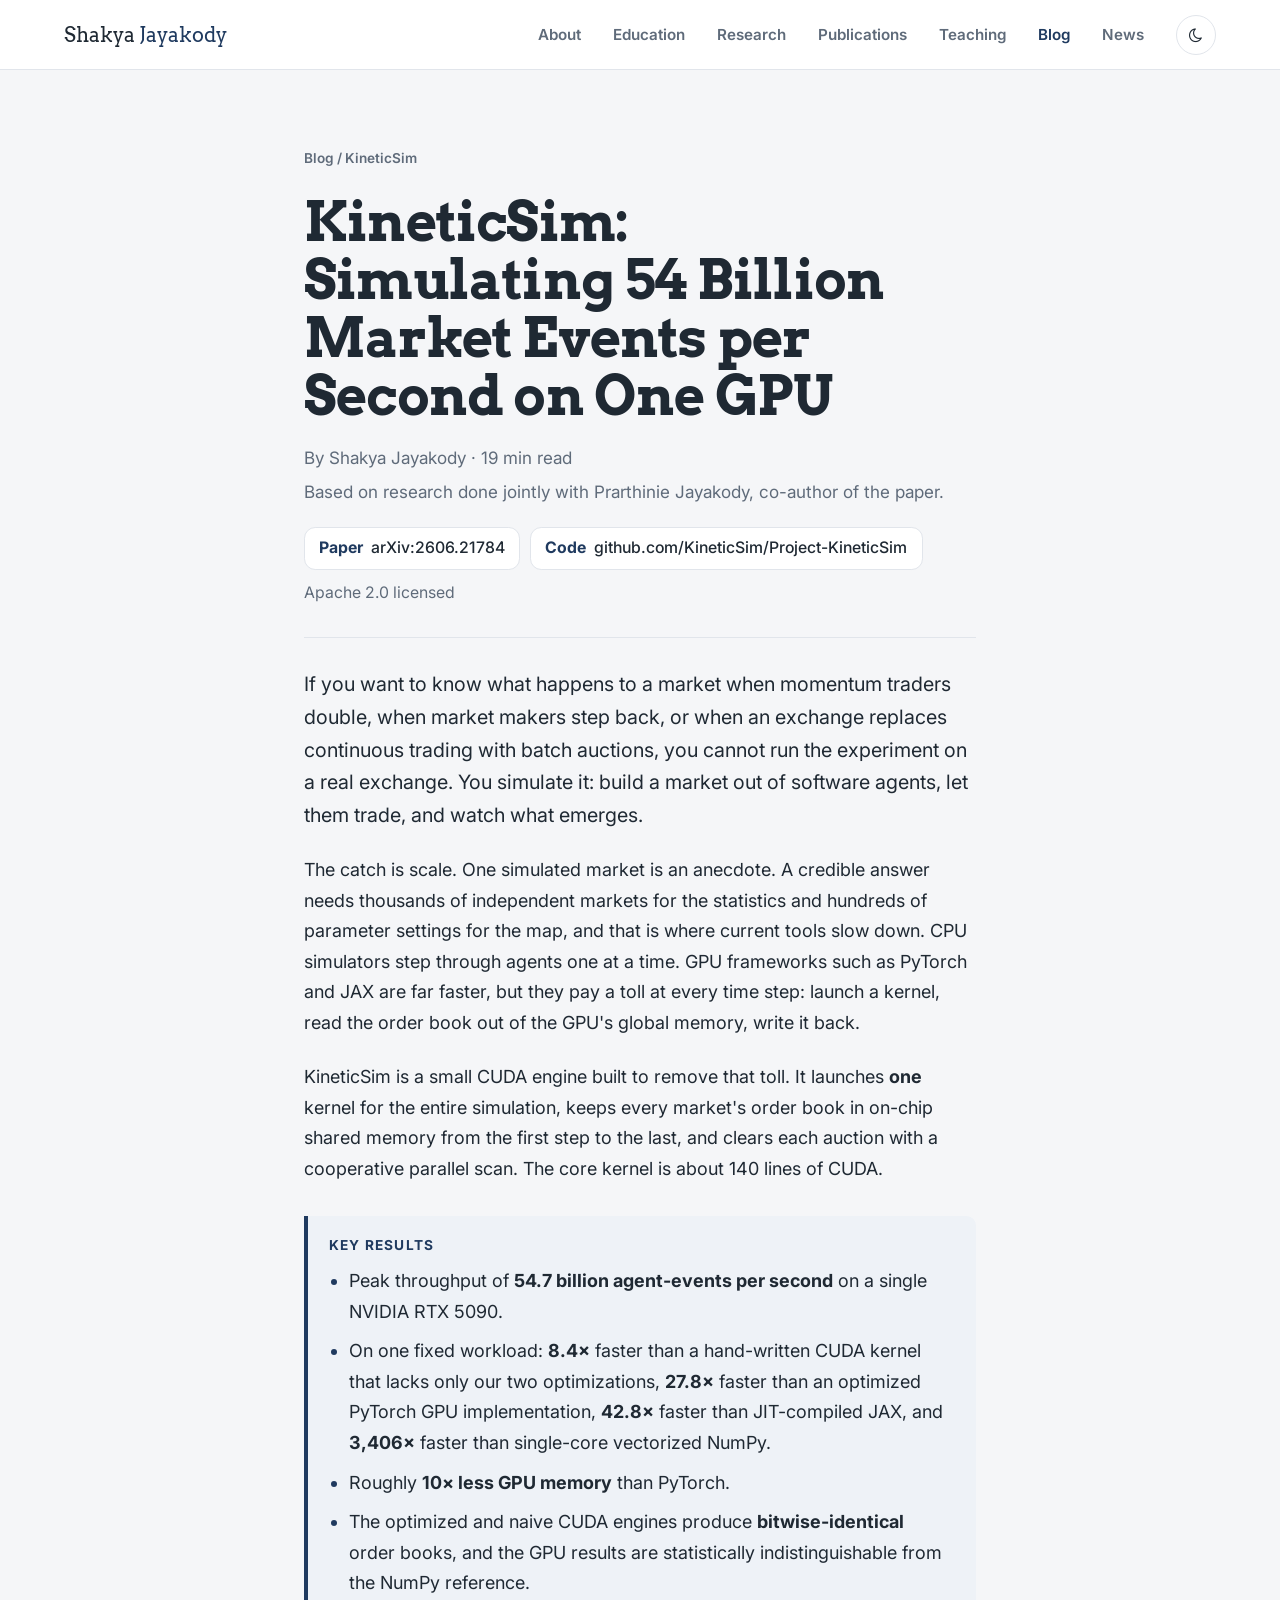
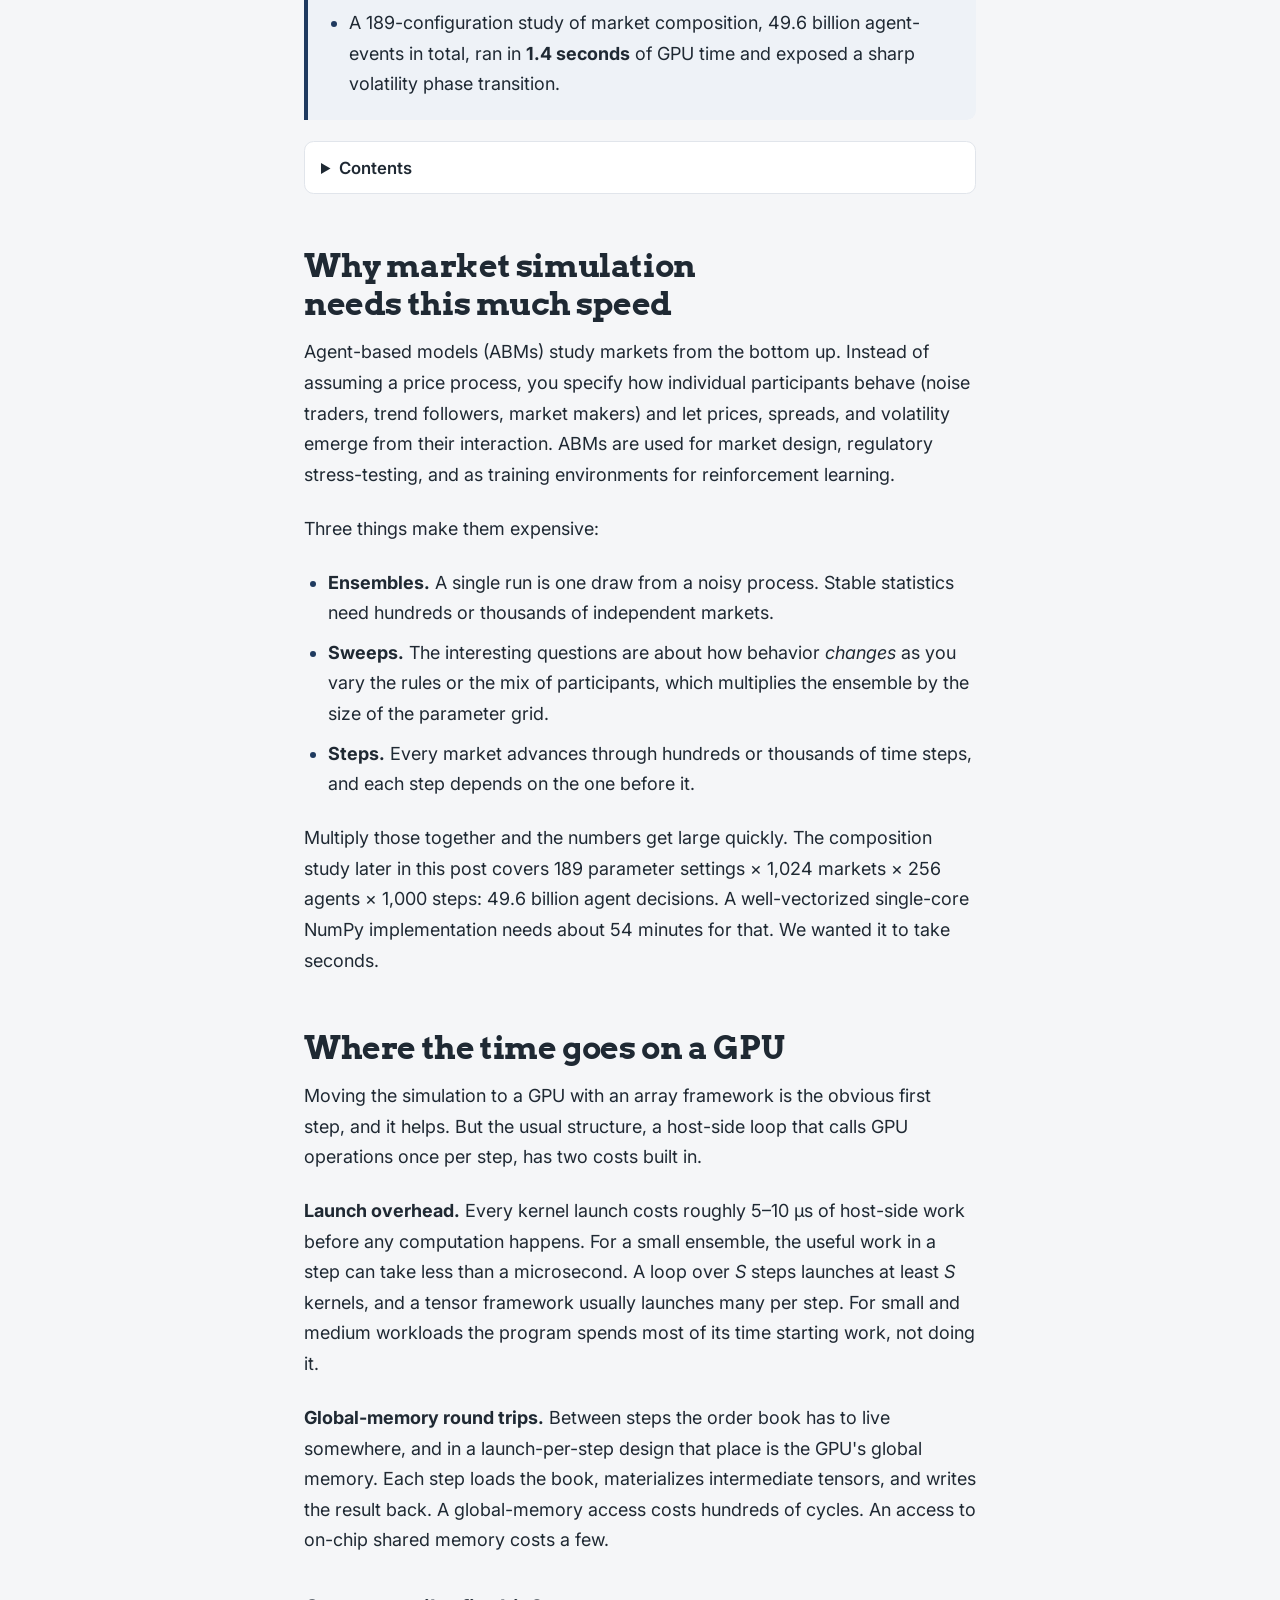
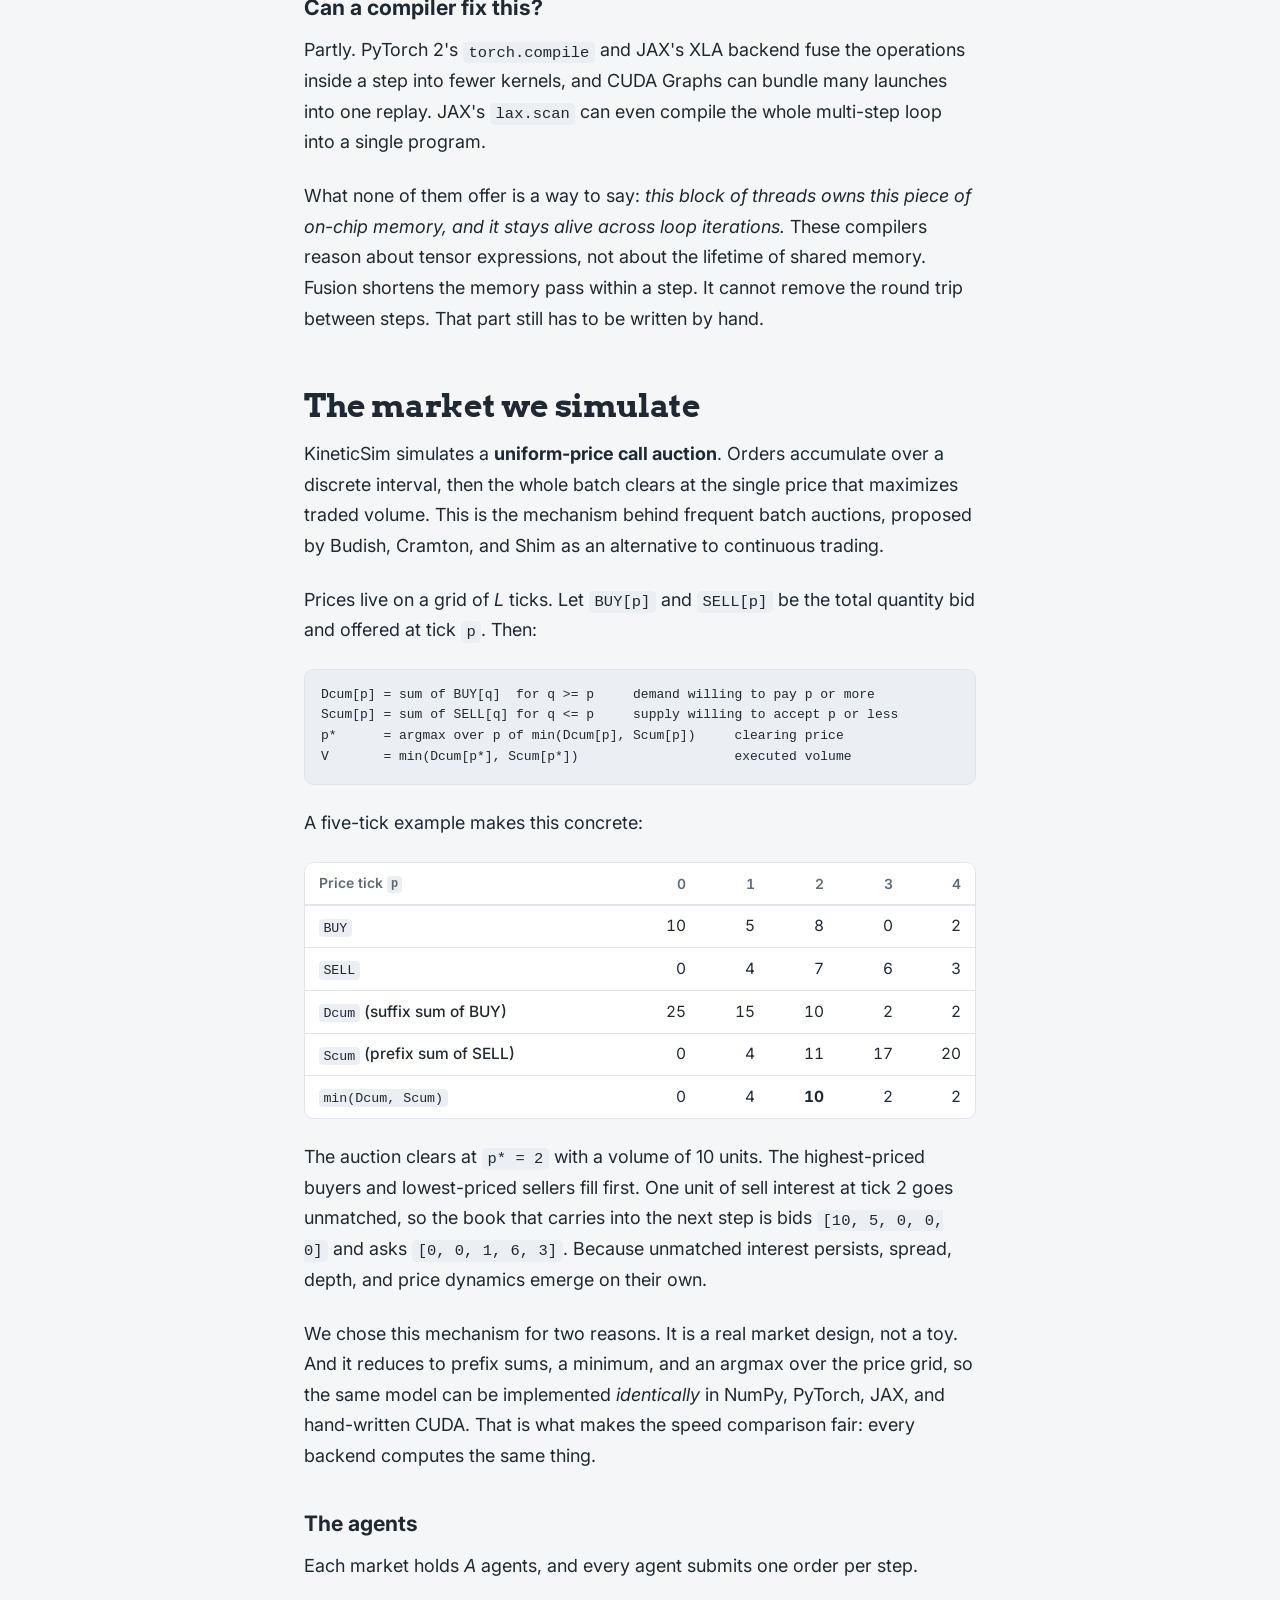
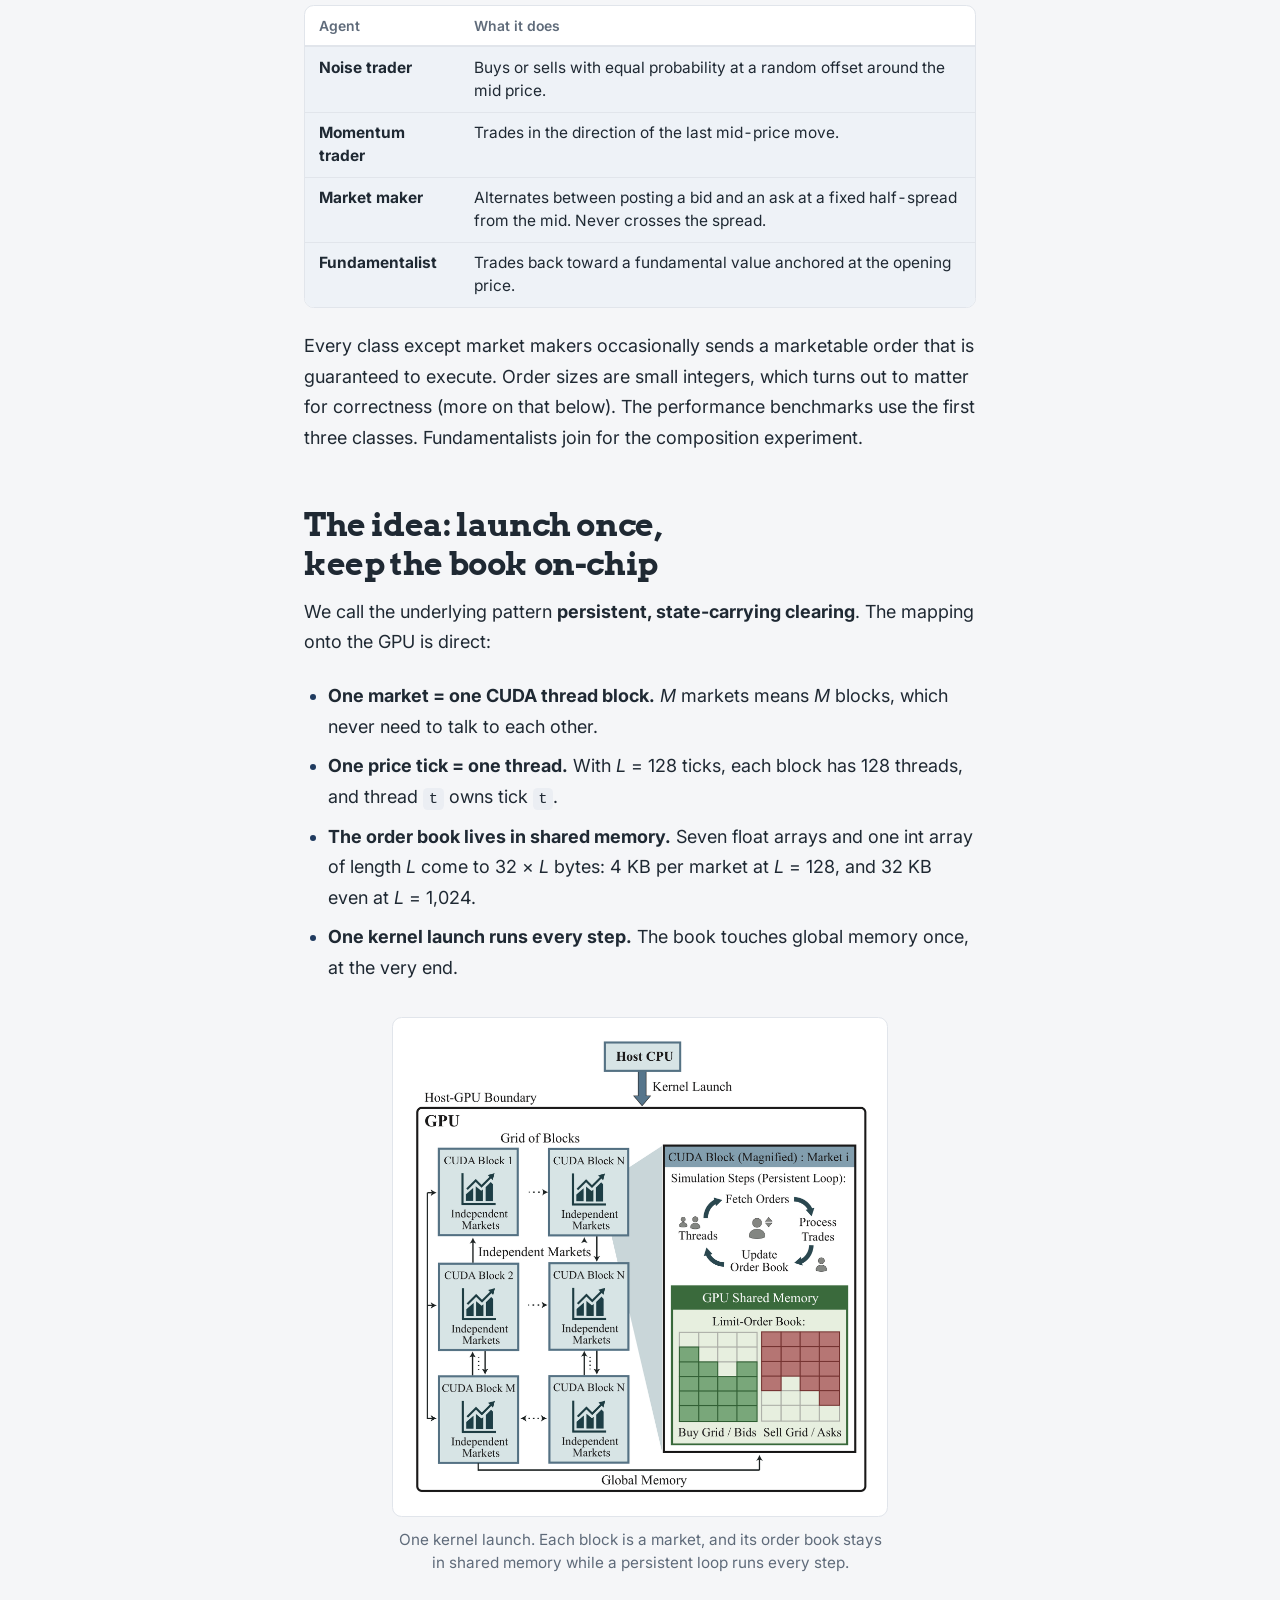
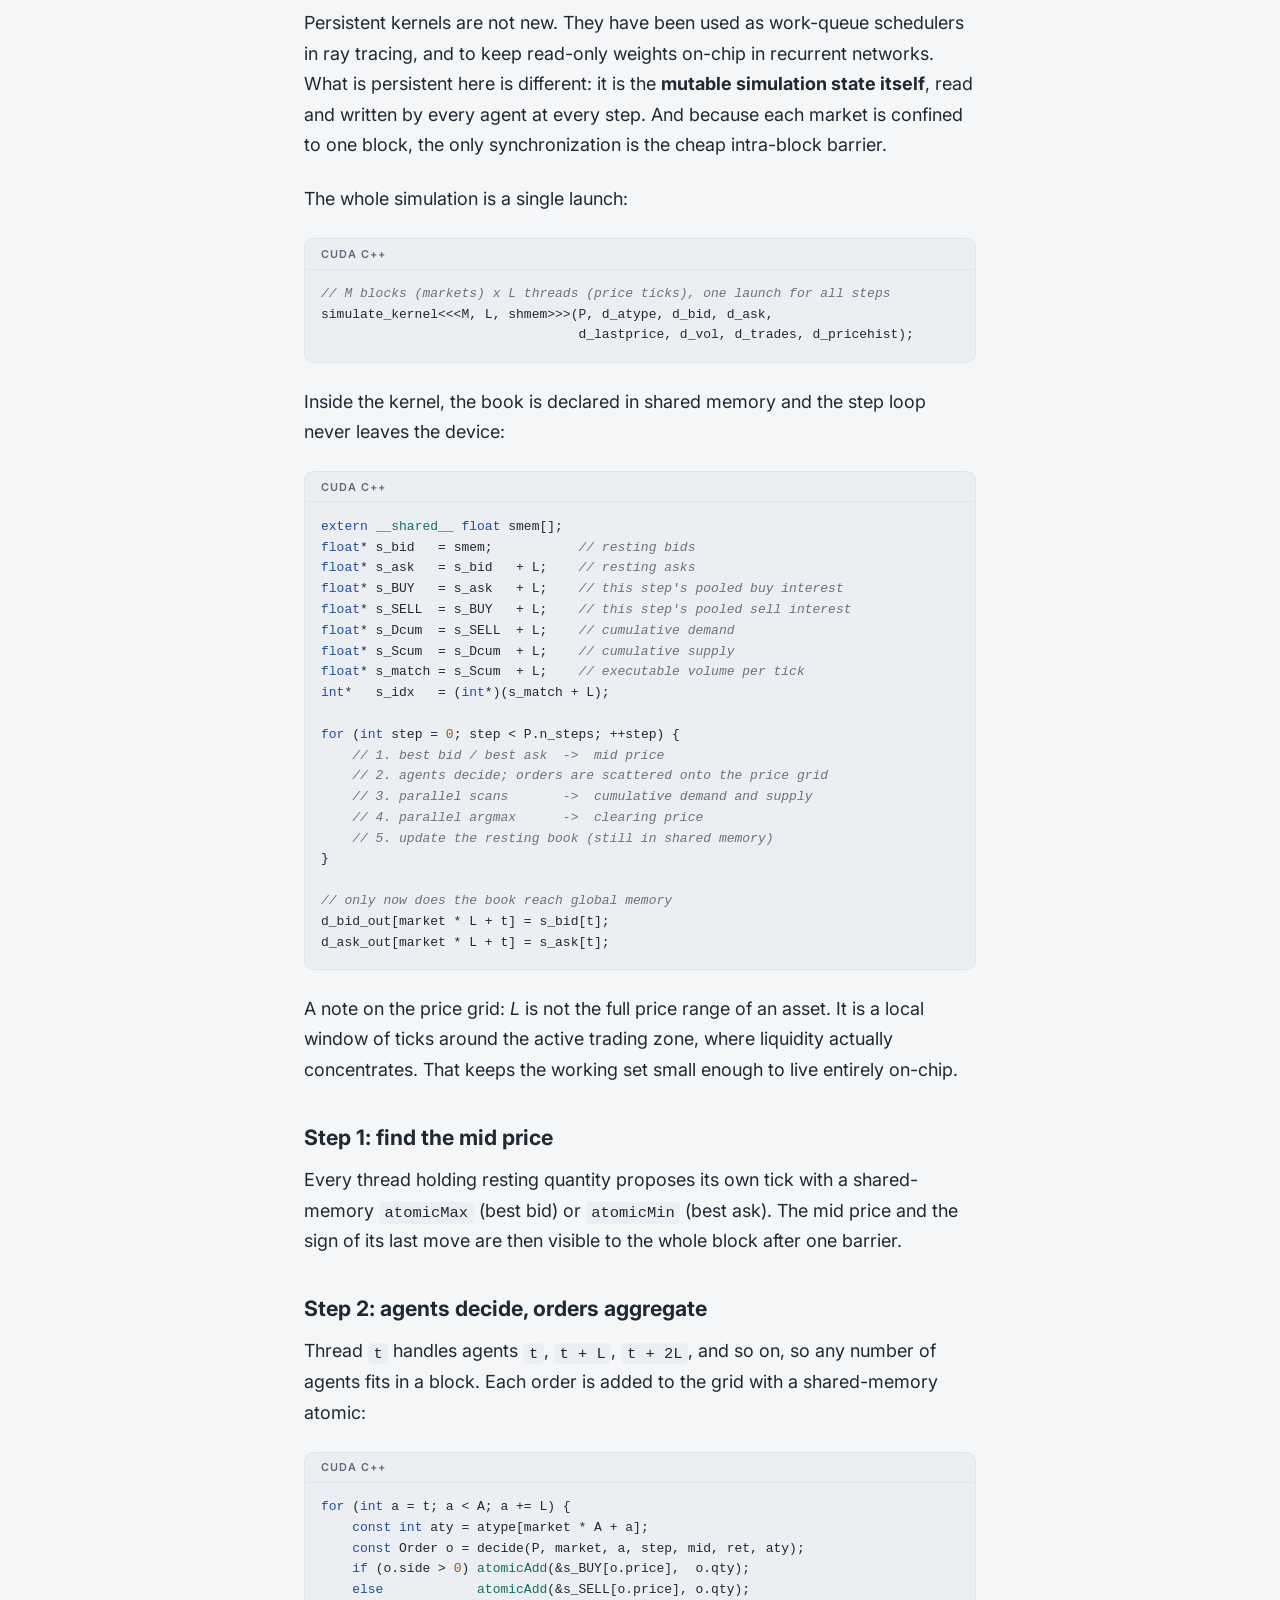
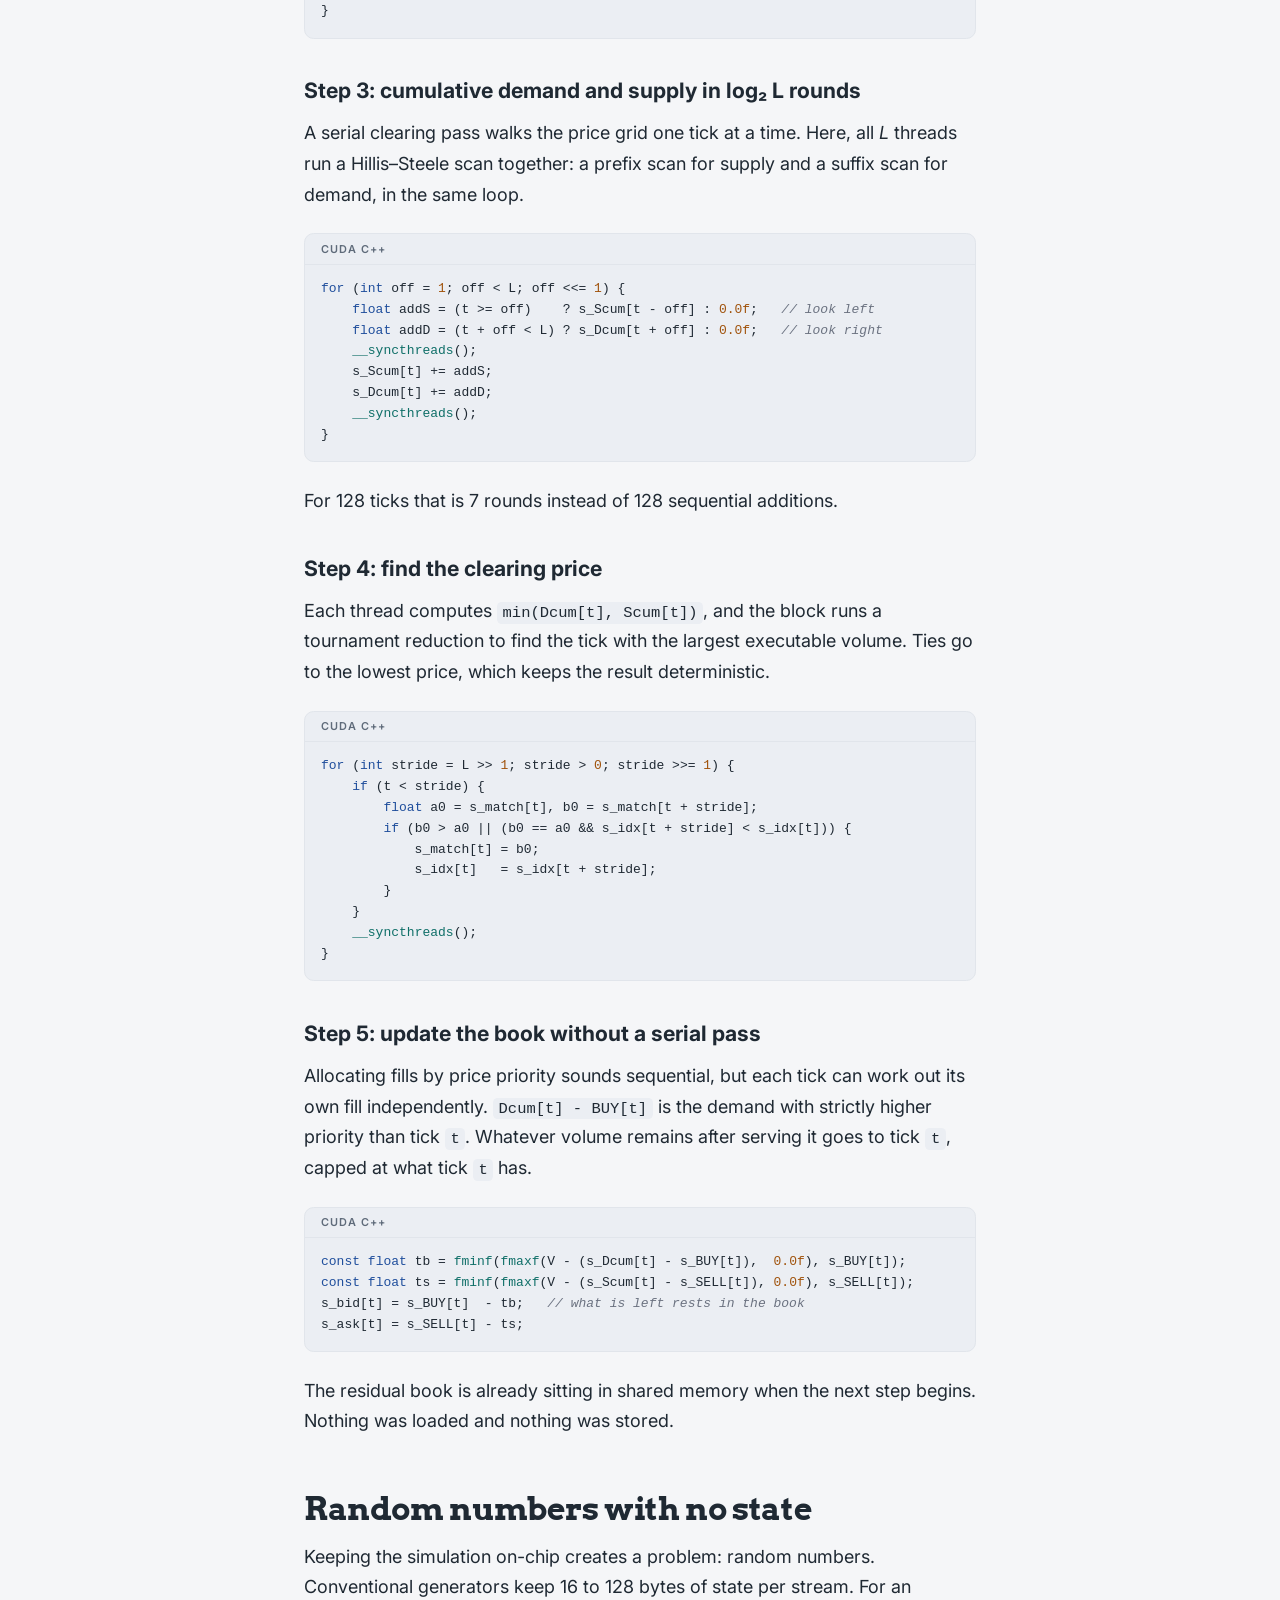
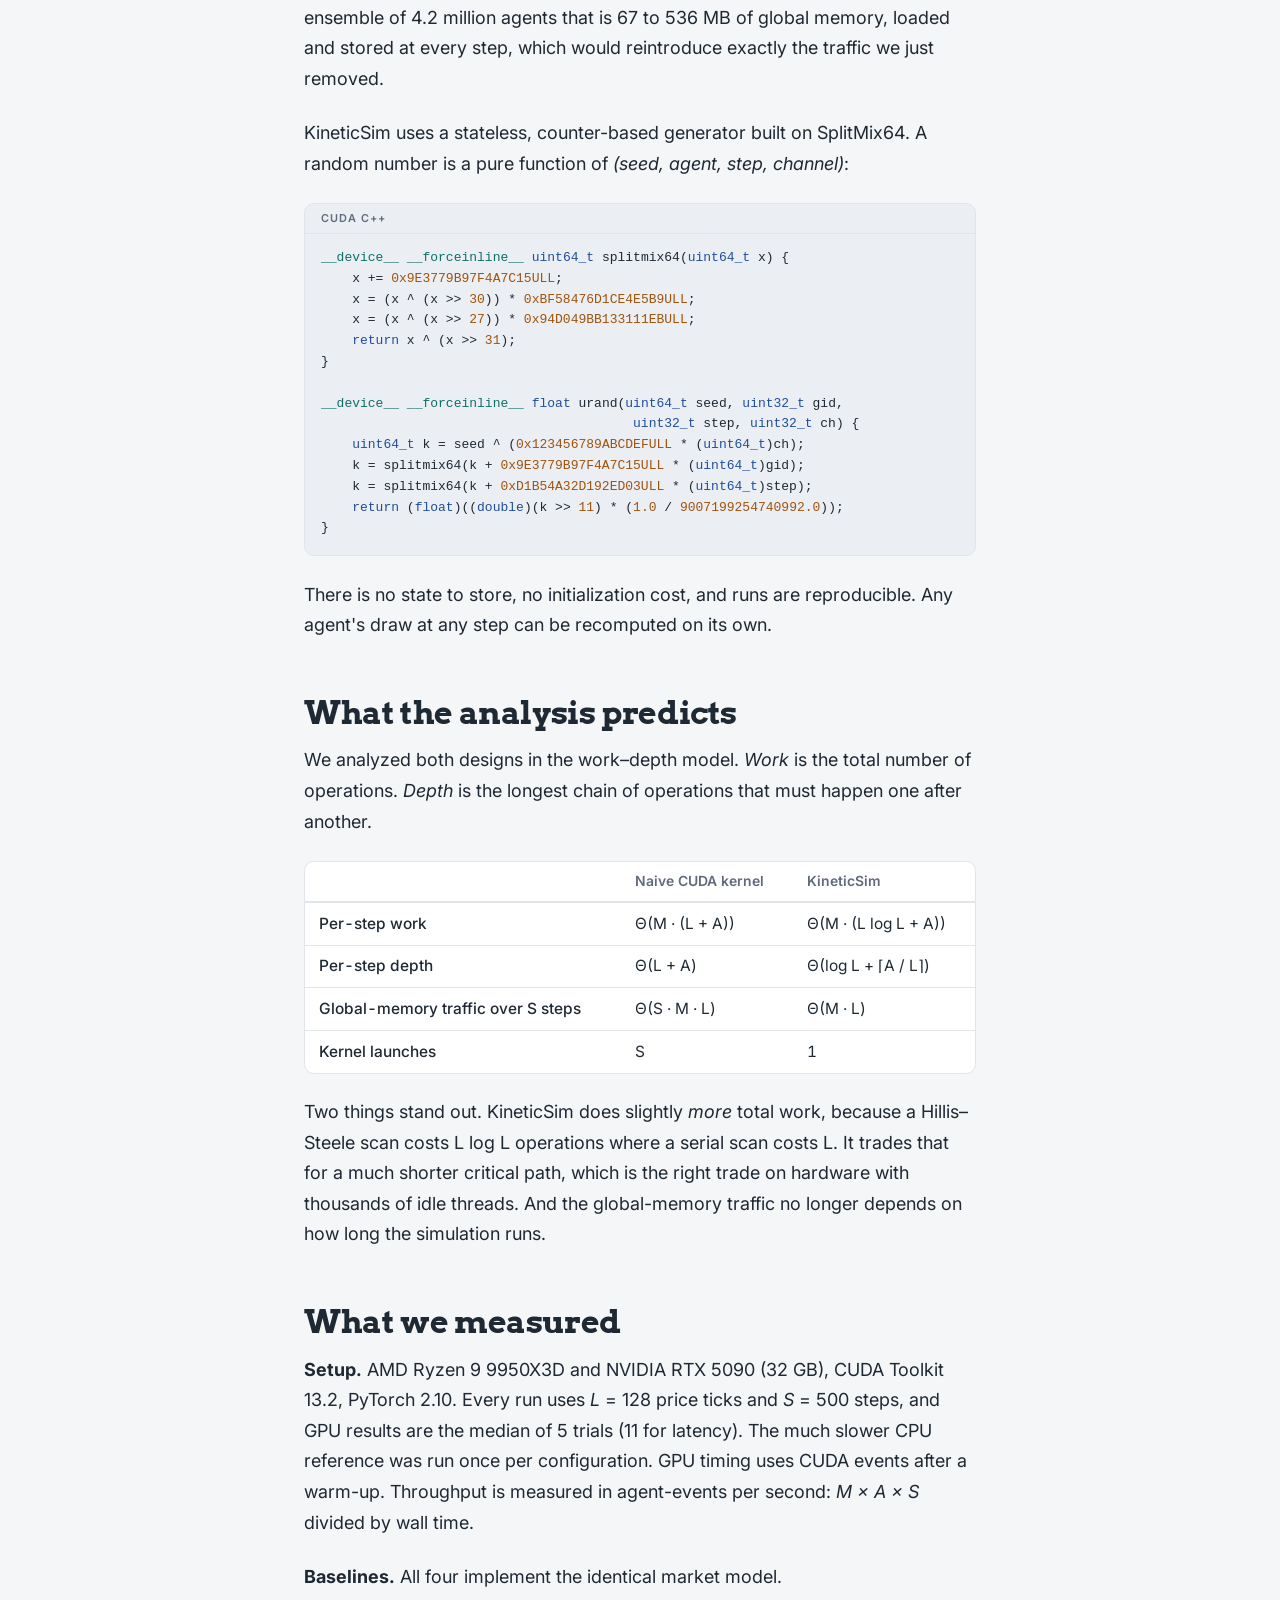
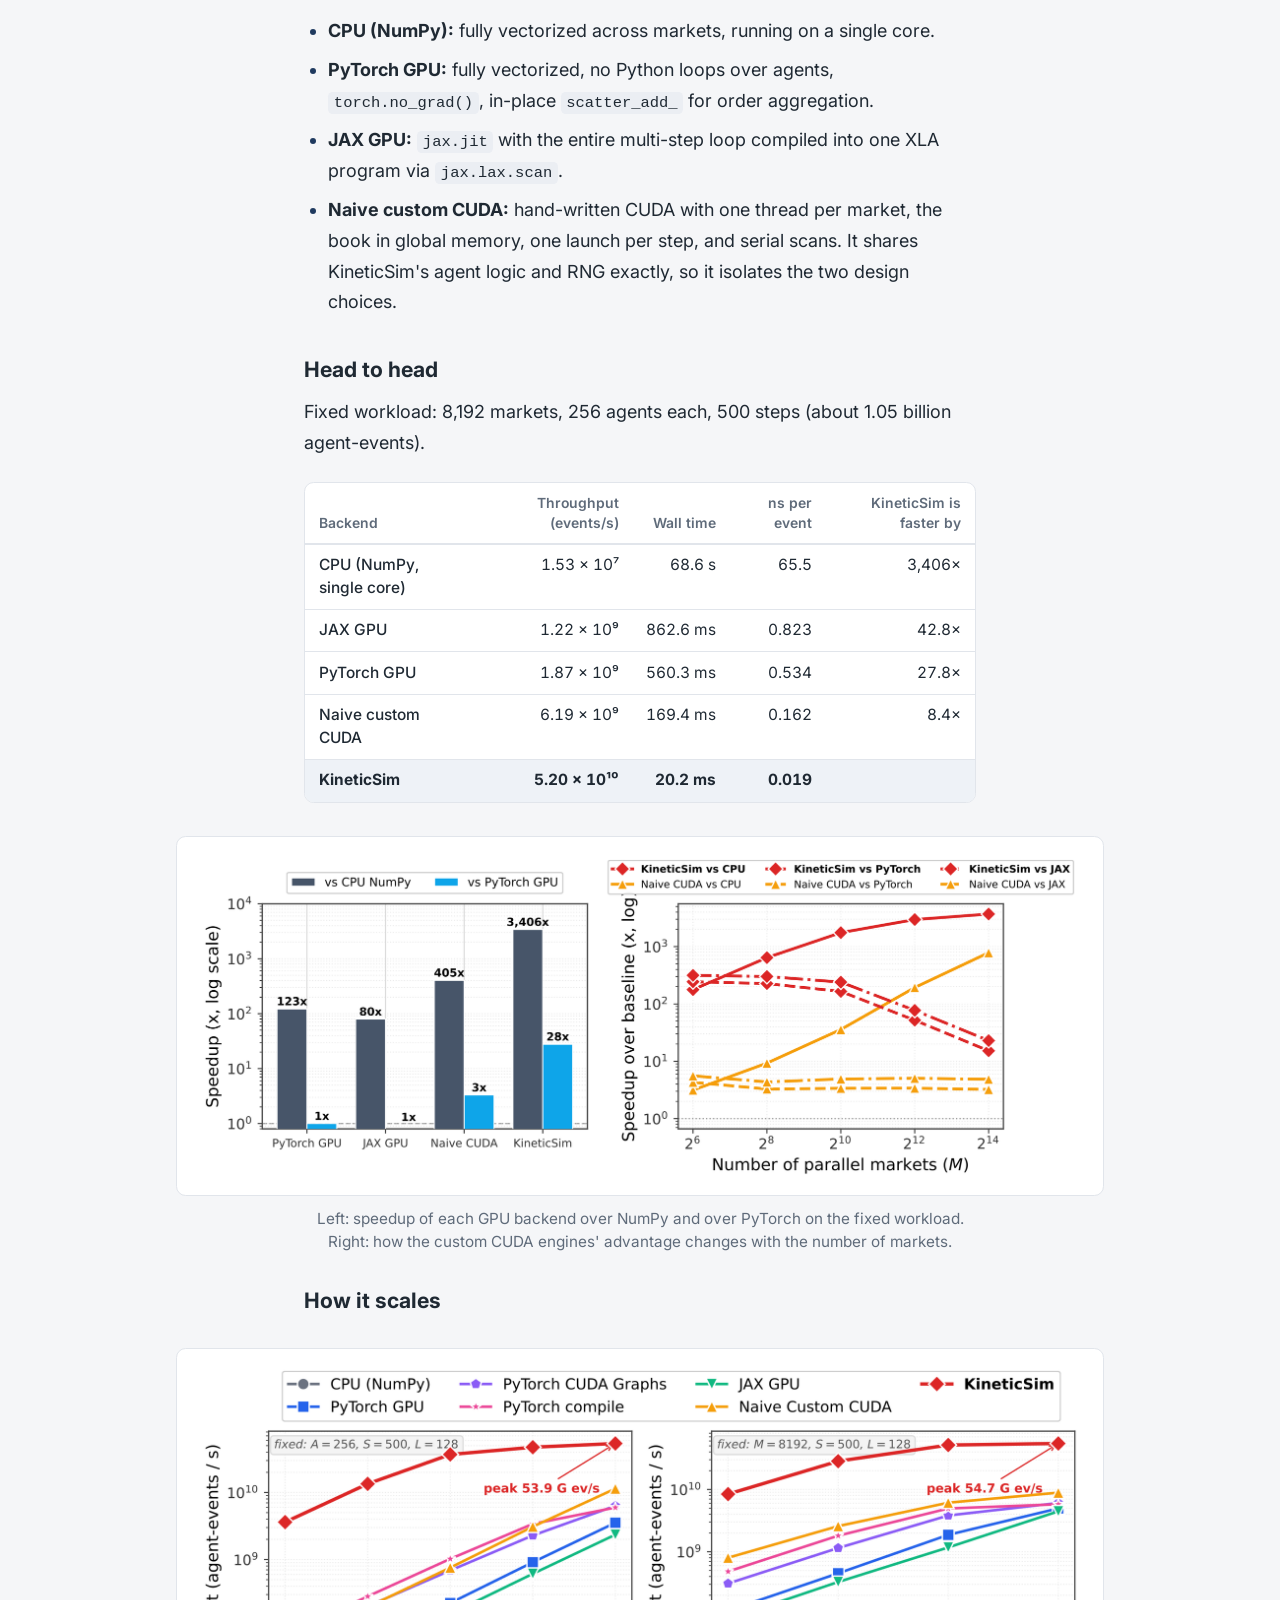
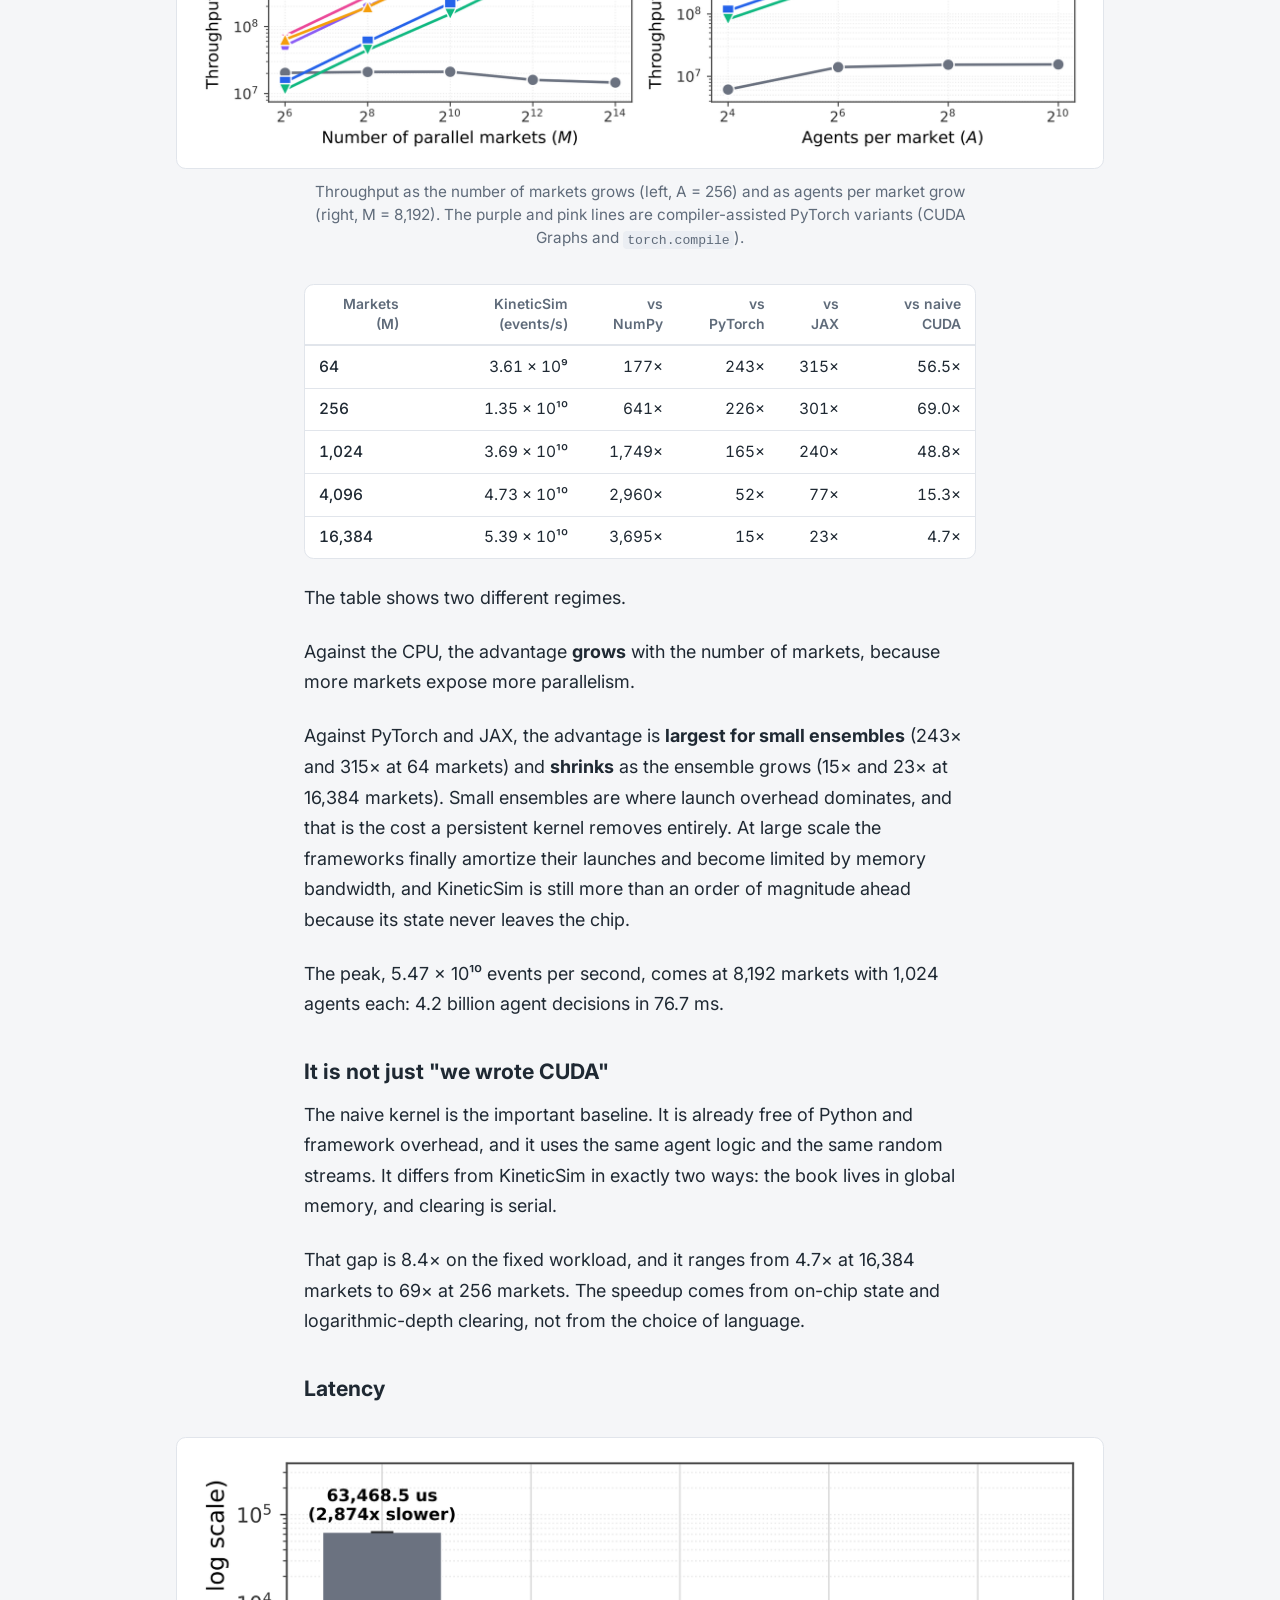
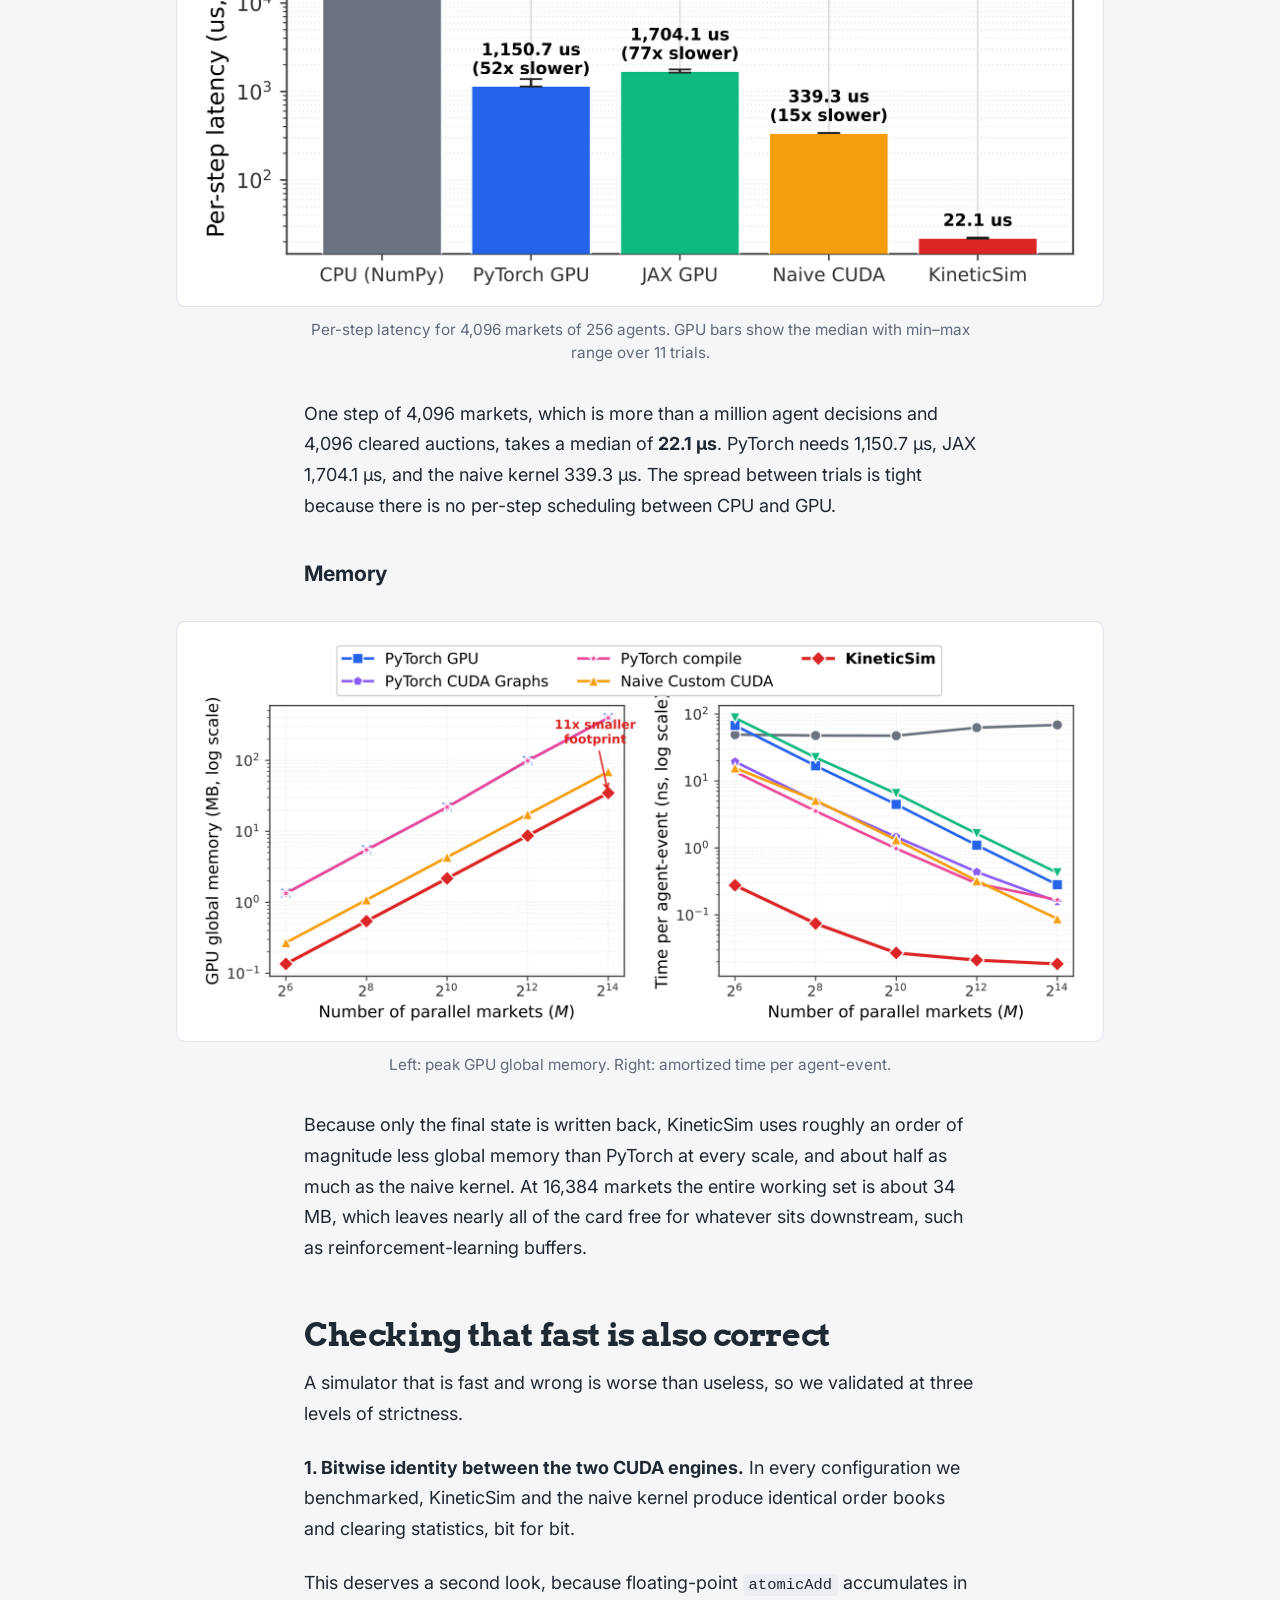
==== blog/KineticSim/index.html @ fb3ba261 "Add files via upload" ====
<!doctype html>
<html lang="en">
<head>
<meta charset="utf-8">
<meta name="viewport" content="width=device-width, initial-scale=1">
<meta name="color-scheme" content="light dark">
<title>KineticSim: Simulating 54 Billion Market Events per Second on One GPU</title>
<meta name="description" content="KineticSim keeps limit-order books in GPU shared memory inside one persistent CUDA kernel, reaching 54.7 billion agent-events per second on one RTX 5090.">
<meta name="author" content="Shakya Jayakody">
<meta name="keywords" content="GPU, CUDA, agent-based modeling, market simulation, high-performance computing, call auctions">
<meta property="og:type" content="article">
<meta property="og:title" content="KineticSim: Simulating 54 Billion Market Events per Second on One GPU">
<meta property="og:description" content="KineticSim keeps limit-order books in GPU shared memory inside one persistent CUDA kernel, reaching 54.7 billion agent-events per second on one RTX 5090.">
<meta name="twitter:card" content="summary_large_image">
<link rel="canonical" href="https://shakyajayakody.github.io/blog/KineticSim/">
<meta property="og:url" content="https://shakyajayakody.github.io/blog/KineticSim/">
<meta property="og:image" content="https://shakyajayakody.github.io/blog/KineticSim/images/kineticsim-architecture.png">
<meta property="og:site_name" content="Dr. Shakya Jayakody">
<meta name="twitter:image" content="https://shakyajayakody.github.io/blog/KineticSim/images/kineticsim-architecture.png">
<!-- Site integration: saved theme (same key as the home page), fonts, icons, favicon -->
<script>
try{if((localStorage.getItem("theme")||"light")==="dark"){document.documentElement.classList.add("dark-theme");}}catch(e){}
</script>
<link rel="preconnect" href="https://fonts.googleapis.com">
<link rel="preconnect" href="https://fonts.gstatic.com" crossorigin>
<link href="https://fonts.googleapis.com/css2?family=Arvo:wght@400;700&family=Inter:wght@400;500;600;700&display=swap" rel="stylesheet">
<link rel="stylesheet" href="https://cdnjs.cloudflare.com/ajax/libs/font-awesome/4.7.0/css/font-awesome.min.css">
<link rel="icon" type="image/svg+xml" href="../../favicon.svg">
<link rel="icon" type="image/png" sizes="48x48" href="../../shakya/shakya_files/favicon-48x48.png">
<link rel="apple-touch-icon" sizes="180x180" href="../../shakya/shakya_files/favicon-180x180.png">
<style>
:root{
  --bg:#fbfaf7;--surface:#ffffff;--fg:#1d1c1a;--muted:#65625c;--line:#e4e0d8;
  --accent:#b3261e;--accent-soft:#fbeeec;--code-bg:#f5f2eb;--code-fg:#2a2825;
  --tok-com:#7c786f;--tok-kw:#1f4e9c;--tok-bi:#0f6f68;--tok-str:#3b7426;--tok-num:#a0530c;
  --sans:-apple-system,BlinkMacSystemFont,"Segoe UI",Roboto,"Helvetica Neue",Arial,sans-serif;
  --serif:"Iowan Old Style","Palatino Linotype",Palatino,"Book Antiqua",Georgia,serif;
  --mono:ui-monospace,SFMono-Regular,"SF Mono",Menlo,Consolas,"Liberation Mono",monospace;
}
@media (prefers-color-scheme:dark){
  :root{
    --bg:#131312;--surface:#1c1c1a;--fg:#ebe8e2;--muted:#a5a199;--line:#34322e;
    --accent:#ff8a7a;--accent-soft:#2b1a17;--code-bg:#1a1a18;--code-fg:#e6e3dd;
    --tok-com:#8f8b83;--tok-kw:#8ab4f8;--tok-bi:#5fd4c8;--tok-str:#a8d695;--tok-num:#f0b072;
  }
}
*,*::before,*::after{box-sizing:border-box}
html{-webkit-text-size-adjust:100%;text-size-adjust:100%}
@media (prefers-reduced-motion:no-preference){html{scroll-behavior:smooth}}
body{margin:0;background:var(--bg);color:var(--fg);font-family:var(--sans);
  font-size:1.0625rem;line-height:1.7;-webkit-font-smoothing:antialiased}
@media (min-width:40rem){body{font-size:1.125rem}}

/* Layout: a centred text column; figures may break out into the wider track. */
.ks-post{display:grid;
  grid-template-columns:[full-start] minmax(1rem,1fr) [wide-start] minmax(0,8rem)
    [content-start] min(42rem,100% - 2rem) [content-end] minmax(0,8rem) [wide-end]
    minmax(1rem,1fr) [full-end];
  padding:clamp(2rem,6vw,5rem) 0 5rem;overflow-wrap:break-word}
.ks-post>*{grid-column:content;min-width:0;margin:0}
.ks-post>*+*{margin-top:1.3em}
.ks-post>.ks-wide{grid-column:wide}

/* Header */
.ks-header{padding-bottom:1.9rem;border-bottom:1px solid var(--line)}
.ks-header h1{margin:0;font-family:var(--serif);font-weight:700;letter-spacing:-.015em;
  font-size:clamp(2.05rem,1.2rem + 4vw,3.35rem);line-height:1.08;text-wrap:balance}
.ks-byline{margin:1.15rem 0 0;color:var(--muted);font-size:.95em}
.ks-credit{margin:.3rem 0 0;color:var(--muted);font-size:.95em}
.ks-links{display:flex;flex-wrap:wrap;gap:.6rem;align-items:center;margin:1.3rem 0 0;font-size:.88em}
.ks-post a{color:var(--accent);text-underline-offset:.16em;text-decoration-thickness:.06em}
.ks-post a.ks-btn{display:inline-block;padding:.45em .9em;border:1px solid var(--line);
  border-radius:.7rem;background:var(--surface);color:var(--fg);text-decoration:none;
  font-weight:500;overflow-wrap:anywhere}
.ks-btn b{color:var(--accent);font-weight:700;margin-right:.25em}
.ks-post a.ks-btn:hover{border-color:var(--accent)}
.ks-license{color:var(--muted)}
.ks-header+p{margin-top:1.9rem;font-size:1.1em;line-height:1.65}

/* Headings */
.ks-post>h2{font-family:var(--serif);font-weight:700;letter-spacing:-.012em;text-wrap:balance;
  font-size:clamp(1.55rem,1.25rem + 1.3vw,2rem);line-height:1.2;margin-top:3.3rem;scroll-margin-top:1.5rem}
.ks-post>h3{font-size:1.18em;font-weight:700;line-height:1.3;margin-top:2.4rem;scroll-margin-top:1.5rem;text-wrap:balance}
.ks-post>h2+*,.ks-post>h3+*{margin-top:.75em}
.ks-post>h2+h3{margin-top:1.4rem}

/* Lists */
.ks-post ul,.ks-post ol{padding-left:1.35em}
.ks-post li+li{margin-top:.5em}
.ks-post li::marker{color:var(--accent)}

/* Key results */
.ks-key{margin-top:2rem;padding:1.1rem 1.3rem 1.25rem;background:var(--accent-soft);
  border-left:4px solid var(--accent);border-radius:0 .6rem .6rem 0}
.ks-key-title{margin:0 0 .55rem;font-size:.76em;font-weight:700;letter-spacing:.09em;
  text-transform:uppercase;color:var(--accent)}
.ks-key ul{margin:0;padding-left:1.15em}

/* Contents */
.ks-toc{border:1px solid var(--line);border-radius:.6rem;background:var(--surface);font-size:.93em}
.ks-toc summary{cursor:pointer;padding:.7rem 1rem;font-weight:600}
.ks-toc ol{margin:0;padding:0 1rem 1rem 2.5rem;columns:2 16rem;column-gap:2.5rem}
.ks-toc li{margin:0 0 .35em;break-inside:avoid}
.ks-post .ks-toc a{color:inherit;text-decoration:none}
.ks-post .ks-toc a:hover{color:var(--accent);text-decoration:underline}

/* Code */
.ks-post :not(pre)>code{font-family:var(--mono);font-size:.86em;background:var(--code-bg);
  padding:.12em .36em;border-radius:.3em;overflow-wrap:anywhere}
.ks-code{border:1px solid var(--line);border-radius:.6rem;background:var(--code-bg);overflow:hidden}
.ks-code[data-lang]::before{content:attr(data-lang);display:block;padding:.4rem 1rem;
  font:600 .68rem/1.5 var(--sans);letter-spacing:.09em;text-transform:uppercase;
  color:var(--muted);border-bottom:1px solid var(--line)}
.ks-code pre{margin:0;padding:.9rem 1rem 1rem;overflow-x:auto;font-family:var(--mono);
  font-size:.8125rem;line-height:1.6;color:var(--code-fg);tab-size:4}
.ks-code code{font:inherit}
.ks-code-wrap pre{white-space:pre-wrap;overflow-wrap:anywhere}
.t-com{color:var(--tok-com);font-style:italic}
.t-kw{color:var(--tok-kw)}.t-bi{color:var(--tok-bi)}
.t-str{color:var(--tok-str)}.t-num{color:var(--tok-num)}

/* Tables */
.ks-table{overflow-x:auto;border:1px solid var(--line);border-radius:.6rem;background:var(--surface)}
.ks-table table{border-collapse:collapse;width:100%;font-size:.86em;line-height:1.45;
  font-variant-numeric:tabular-nums}
.ks-table th,.ks-table td{padding:.6rem .85rem;text-align:left;vertical-align:top;
  border-bottom:1px solid var(--line)}
.ks-table thead th{vertical-align:bottom;font-size:.9em;font-weight:600;color:var(--muted);
  border-bottom:2px solid var(--line)}
.ks-table tbody th{font-weight:500}
.ks-table tbody tr:last-child>*{border-bottom:0}
.ks-table .r{text-align:right}
.ks-table td.r{white-space:nowrap}
.ks-table tr.ks-hl>*{background:var(--accent-soft)}
@media (max-width:40rem){
  .ks-table table{font-size:.8em}
  .ks-table th,.ks-table td{padding:.5rem .6rem}
  .ks-table tbody th{min-width:7.5rem}
}

/* Figures (plots keep a white ground in both colour schemes) */
.ks-post>.ks-fig{margin-top:2.1rem}
.ks-fig-frame{background:#fff;border:1px solid var(--line);border-radius:.6rem;
  padding:clamp(.5rem,2vw,1.25rem)}
.ks-fig-frame a{display:block;cursor:zoom-in}
.ks-fig img{display:block;width:100%;height:auto}
.ks-fig figcaption{max-width:42rem;margin:.75rem auto 0;font-size:.85em;line-height:1.5;
  color:var(--muted);text-align:center}
.ks-fig-narrow{justify-self:center;width:min(100%,31rem)}
.ks-post>.ks-fig+*{margin-top:2.1rem}

@media print{.ks-toc{display:none}.ks-post{padding-top:0}}
</style>
<!-- Site header and palette for blog pages. Must come after the post's own <style>. -->
<link rel="stylesheet" href="../blog.css?v=1.0">
</head>
<body class="blog-page">
<header class="site-header">
<div class="header-container">
<div class="header-logo"><a href="../../">Shakya <span>Jayakody</span></a></div>
<button class="menu-toggle" aria-label="Toggle Navigation Menu" id="mobile-menu-btn"><i class="fa fa-bars"></i></button>
<nav class="nav-menu" id="nav-menu" aria-label="Site">
<a href="../../#about" class="nav-link">About</a>
<a href="../../#education" class="nav-link">Education</a>
<a href="../../#research" class="nav-link">Research</a>
<a href="../../#publications" class="nav-link">Publications</a>
<a href="../../#teaching" class="nav-link">Teaching</a>
<a href="../" class="nav-link active">Blog</a>
<a href="../../#news" class="nav-link">News</a>
<button class="theme-toggle-btn" id="theme-toggle" aria-label="Toggle Theme"><i class="fa fa-moon-o" id="theme-icon"></i></button>
</nav>
</div>
</header>

<article class="ks-post">
<p class="blog-breadcrumb"><a href="../">Blog</a> / KineticSim</p>

<header class="ks-header">
<h1>KineticSim: Simulating 54 Billion Market Events per Second on One GPU</h1>
<p class="ks-byline">By Shakya Jayakody · 19 min read</p>
<p class="ks-credit">Based on research done jointly with Prarthinie Jayakody, co-author of the paper.</p>
<p class="ks-links"><a class="ks-btn" href="https://arxiv.org/abs/2606.21784"><b>Paper</b> arXiv:2606.21784</a>
<a class="ks-btn" href="https://github.com/KineticSim/Project-KineticSim"><b>Code</b> github.com/KineticSim/Project-KineticSim</a>
<span class="ks-license">Apache 2.0 licensed</span></p>
</header>

<p>If you want to know what happens to a market when momentum traders double, when market makers step back, or when an exchange replaces continuous trading with batch auctions, you cannot run the experiment on a real exchange. You simulate it: build a market out of software agents, let them trade, and watch what emerges.</p>

<p>The catch is scale. One simulated market is an anecdote. A credible answer needs thousands of independent markets for the statistics and hundreds of parameter settings for the map, and that is where current tools slow down. CPU simulators step through agents one at a time. GPU frameworks such as PyTorch and JAX are far faster, but they pay a toll at every time step: launch a kernel, read the order book out of the GPU&#x27;s global memory, write it back.</p>

<p>KineticSim is a small CUDA engine built to remove that toll. It launches <strong>one</strong> kernel for the entire simulation, keeps every market&#x27;s order book in on-chip shared memory from the first step to the last, and clears each auction with a cooperative parallel scan. The core kernel is about 140 lines of CUDA.</p>

<aside class="ks-key" aria-label="Key results">
<p class="ks-key-title">Key results</p>
<ul>
<li>Peak throughput of <strong>54.7 billion agent-events per second</strong> on a single NVIDIA RTX 5090.</li>
<li>On one fixed workload: <strong>8.4×</strong> faster than a hand-written CUDA kernel that lacks only our two optimizations, <strong>27.8×</strong> faster than an optimized PyTorch GPU implementation, <strong>42.8×</strong> faster than JIT-compiled JAX, and <strong>3,406×</strong> faster than single-core vectorized NumPy.</li>
<li>Roughly <strong>10× less GPU memory</strong> than PyTorch.</li>
<li>The optimized and naive CUDA engines produce <strong>bitwise-identical</strong> order books, and the GPU results are statistically indistinguishable from the NumPy reference.</li>
<li>A 189-configuration study of market composition, 49.6 billion agent-events in total, ran in <strong>1.4 seconds</strong> of GPU time and exposed a sharp volatility phase transition.</li>
</ul>
</aside>

<nav class="ks-toc" aria-label="Contents"><details><summary>Contents</summary>
<ol>
<li><a href="#why-market-simulation-needs-this-much-speed">Why market simulation needs this much speed</a></li>
<li><a href="#where-the-time-goes-on-a-gpu">Where the time goes on a GPU</a></li>
<li><a href="#the-market-we-simulate">The market we simulate</a></li>
<li><a href="#the-idea-launch-once-keep-the-book-on-chip">The idea: launch once, keep the book on-chip</a></li>
<li><a href="#random-numbers-with-no-state">Random numbers with no state</a></li>
<li><a href="#what-the-analysis-predicts">What the analysis predicts</a></li>
<li><a href="#what-we-measured">What we measured</a></li>
<li><a href="#checking-that-fast-is-also-correct">Checking that fast is also correct</a></li>
<li><a href="#what-the-speed-is-for-a-phase-diagram-of-market-composition">What the speed is for: a phase diagram of market composition</a></li>
<li><a href="#what-kineticsim-does-not-do">What KineticSim does not do</a></li>
<li><a href="#beyond-markets">Beyond markets</a></li>
<li><a href="#run-it-yourself">Run it yourself</a></li>
<li><a href="#citation">Citation</a></li>
</ol>
</details></nav>

<h2 id="why-market-simulation-needs-this-much-speed">Why market simulation needs this much speed</h2>

<p>Agent-based models (ABMs) study markets from the bottom up. Instead of assuming a price process, you specify how individual participants behave (noise traders, trend followers, market makers) and let prices, spreads, and volatility emerge from their interaction. ABMs are used for market design, regulatory stress-testing, and as training environments for reinforcement learning.</p>

<p>Three things make them expensive:</p>

<ul>
<li><strong>Ensembles.</strong> A single run is one draw from a noisy process. Stable statistics need hundreds or thousands of independent markets.</li>
<li><strong>Sweeps.</strong> The interesting questions are about how behavior <em>changes</em> as you vary the rules or the mix of participants, which multiplies the ensemble by the size of the parameter grid.</li>
<li><strong>Steps.</strong> Every market advances through hundreds or thousands of time steps, and each step depends on the one before it.</li>
</ul>

<p>Multiply those together and the numbers get large quickly. The composition study later in this post covers 189 parameter settings × 1,024 markets × 256 agents × 1,000 steps: 49.6 billion agent decisions. A well-vectorized single-core NumPy implementation needs about 54 minutes for that. We wanted it to take seconds.</p>

<h2 id="where-the-time-goes-on-a-gpu">Where the time goes on a GPU</h2>

<p>Moving the simulation to a GPU with an array framework is the obvious first step, and it helps. But the usual structure, a host-side loop that calls GPU operations once per step, has two costs built in.</p>

<p><strong>Launch overhead.</strong> Every kernel launch costs roughly 5–10 µs of host-side work before any computation happens. For a small ensemble, the useful work in a step can take less than a microsecond. A loop over <em>S</em> steps launches at least <em>S</em> kernels, and a tensor framework usually launches many per step. For small and medium workloads the program spends most of its time starting work, not doing it.</p>

<p><strong>Global-memory round trips.</strong> Between steps the order book has to live somewhere, and in a launch-per-step design that place is the GPU&#x27;s global memory. Each step loads the book, materializes intermediate tensors, and writes the result back. A global-memory access costs hundreds of cycles. An access to on-chip shared memory costs a few.</p>

<h3 id="can-a-compiler-fix-this">Can a compiler fix this?</h3>

<p>Partly. PyTorch 2&#x27;s <code>torch.compile</code> and JAX&#x27;s XLA backend fuse the operations inside a step into fewer kernels, and CUDA Graphs can bundle many launches into one replay. JAX&#x27;s <code>lax.scan</code> can even compile the whole multi-step loop into a single program.</p>

<p>What none of them offer is a way to say: <em>this block of threads owns this piece of on-chip memory, and it stays alive across loop iterations.</em> These compilers reason about tensor expressions, not about the lifetime of shared memory. Fusion shortens the memory pass within a step. It cannot remove the round trip between steps. That part still has to be written by hand.</p>

<h2 id="the-market-we-simulate">The market we simulate</h2>

<p>KineticSim simulates a <strong>uniform-price call auction</strong>. Orders accumulate over a discrete interval, then the whole batch clears at the single price that maximizes traded volume. This is the mechanism behind frequent batch auctions, proposed by Budish, Cramton, and Shim as an alternative to continuous trading.</p>

<p>Prices live on a grid of <em>L</em> ticks. Let <code>BUY[p]</code> and <code>SELL[p]</code> be the total quantity bid and offered at tick <code>p</code>. Then:</p>

<div class="ks-code"><pre tabindex="0"><code>Dcum[p] = sum of BUY[q]  for q &gt;= p     demand willing to pay p or more
Scum[p] = sum of SELL[q] for q &lt;= p     supply willing to accept p or less
p*      = argmax over p of min(Dcum[p], Scum[p])     clearing price
V       = min(Dcum[p*], Scum[p*])                    executed volume</code></pre></div>

<p>A five-tick example makes this concrete:</p>

<div class="ks-table" role="region" aria-label="Table" tabindex="0"><table>
<thead><tr>
<th scope="col">Price tick <code>p</code></th>
<th scope="col" class="r">0</th>
<th scope="col" class="r">1</th>
<th scope="col" class="r">2</th>
<th scope="col" class="r">3</th>
<th scope="col" class="r">4</th>
</tr></thead><tbody>
<tr>
<th scope="row"><code>BUY</code></th>
<td class="r">10</td>
<td class="r">5</td>
<td class="r">8</td>
<td class="r">0</td>
<td class="r">2</td>
</tr>
<tr>
<th scope="row"><code>SELL</code></th>
<td class="r">0</td>
<td class="r">4</td>
<td class="r">7</td>
<td class="r">6</td>
<td class="r">3</td>
</tr>
<tr>
<th scope="row"><code>Dcum</code> (suffix sum of BUY)</th>
<td class="r">25</td>
<td class="r">15</td>
<td class="r">10</td>
<td class="r">2</td>
<td class="r">2</td>
</tr>
<tr>
<th scope="row"><code>Scum</code> (prefix sum of SELL)</th>
<td class="r">0</td>
<td class="r">4</td>
<td class="r">11</td>
<td class="r">17</td>
<td class="r">20</td>
</tr>
<tr>
<th scope="row"><code>min(Dcum, Scum)</code></th>
<td class="r">0</td>
<td class="r">4</td>
<td class="r"><strong>10</strong></td>
<td class="r">2</td>
<td class="r">2</td>
</tr>
</tbody></table></div>

<p>The auction clears at <code>p* = 2</code> with a volume of 10 units. The highest-priced buyers and lowest-priced sellers fill first. One unit of sell interest at tick 2 goes unmatched, so the book that carries into the next step is bids <code>[10, 5, 0, 0, 0]</code> and asks <code>[0, 0, 1, 6, 3]</code>. Because unmatched interest persists, spread, depth, and price dynamics emerge on their own.</p>

<p>We chose this mechanism for two reasons. It is a real market design, not a toy. And it reduces to prefix sums, a minimum, and an argmax over the price grid, so the same model can be implemented <em>identically</em> in NumPy, PyTorch, JAX, and hand-written CUDA. That is what makes the speed comparison fair: every backend computes the same thing.</p>

<h3 id="the-agents">The agents</h3>

<p>Each market holds <em>A</em> agents, and every agent submits one order per step.</p>

<div class="ks-table" role="region" aria-label="Table" tabindex="0"><table>
<thead><tr>
<th scope="col">Agent</th>
<th scope="col">What it does</th>
</tr></thead><tbody>
<tr class="ks-hl">
<th scope="row"><strong>Noise trader</strong></th>
<td>Buys or sells with equal probability at a random offset around the mid price.</td>
</tr>
<tr class="ks-hl">
<th scope="row"><strong>Momentum trader</strong></th>
<td>Trades in the direction of the last mid-price move.</td>
</tr>
<tr class="ks-hl">
<th scope="row"><strong>Market maker</strong></th>
<td>Alternates between posting a bid and an ask at a fixed half-spread from the mid. Never crosses the spread.</td>
</tr>
<tr class="ks-hl">
<th scope="row"><strong>Fundamentalist</strong></th>
<td>Trades back toward a fundamental value anchored at the opening price.</td>
</tr>
</tbody></table></div>

<p>Every class except market makers occasionally sends a marketable order that is guaranteed to execute. Order sizes are small integers, which turns out to matter for correctness (more on that below). The performance benchmarks use the first three classes. Fundamentalists join for the composition experiment.</p>

<h2 id="the-idea-launch-once-keep-the-book-on-chip">The idea: launch once, keep the book on-chip</h2>

<p>We call the underlying pattern <strong>persistent, state-carrying clearing</strong>. The mapping onto the GPU is direct:</p>

<ul>
<li><strong>One market = one CUDA thread block.</strong> <em>M</em> markets means <em>M</em> blocks, which never need to talk to each other.</li>
<li><strong>One price tick = one thread.</strong> With <em>L</em> = 128 ticks, each block has 128 threads, and thread <code>t</code> owns tick <code>t</code>.</li>
<li><strong>The order book lives in shared memory.</strong> Seven float arrays and one int array of length <em>L</em> come to 32 × <em>L</em> bytes: 4 KB per market at <em>L</em> = 128, and 32 KB even at <em>L</em> = 1,024.</li>
<li><strong>One kernel launch runs every step.</strong> The book touches global memory once, at the very end.</li>
</ul>

<figure class="ks-fig ks-fig-narrow">
<div class="ks-fig-frame"><a href="images/kineticsim-architecture.png" aria-label="Open figure at full size"><img src="images/kineticsim-architecture.png" alt="KineticSim architecture: the host CPU launches one kernel; each CUDA block simulates one independent market, holding its limit-order book in shared memory and looping over all simulation steps internally." width="1800" height="1814" decoding="async"></a></div>
<figcaption>One kernel launch. Each block is a market, and its order book stays in shared memory while a persistent loop runs every step.</figcaption>
</figure>

<p>Persistent kernels are not new. They have been used as work-queue schedulers in ray tracing, and to keep read-only weights on-chip in recurrent networks. What is persistent here is different: it is the <strong>mutable simulation state itself</strong>, read and written by every agent at every step. And because each market is confined to one block, the only synchronization is the cheap intra-block barrier.</p>

<p>The whole simulation is a single launch:</p>

<div class="ks-code" data-lang="CUDA C++"><pre tabindex="0"><code><span class="t-com">// M blocks (markets) x L threads (price ticks), one launch for all steps</span>
simulate_kernel&lt;&lt;&lt;M, L, shmem&gt;&gt;&gt;(P, d_atype, d_bid, d_ask,
                                 d_lastprice, d_vol, d_trades, d_pricehist);</code></pre></div>

<p>Inside the kernel, the book is declared in shared memory and the step loop never leaves the device:</p>

<div class="ks-code" data-lang="CUDA C++"><pre tabindex="0"><code><span class="t-kw">extern</span> <span class="t-bi">__shared__</span> <span class="t-kw">float</span> smem[];
<span class="t-kw">float</span>* s_bid   = smem;           <span class="t-com">// resting bids</span>
<span class="t-kw">float</span>* s_ask   = s_bid   + L;    <span class="t-com">// resting asks</span>
<span class="t-kw">float</span>* s_BUY   = s_ask   + L;    <span class="t-com">// this step's pooled buy interest</span>
<span class="t-kw">float</span>* s_SELL  = s_BUY   + L;    <span class="t-com">// this step's pooled sell interest</span>
<span class="t-kw">float</span>* s_Dcum  = s_SELL  + L;    <span class="t-com">// cumulative demand</span>
<span class="t-kw">float</span>* s_Scum  = s_Dcum  + L;    <span class="t-com">// cumulative supply</span>
<span class="t-kw">float</span>* s_match = s_Scum  + L;    <span class="t-com">// executable volume per tick</span>
<span class="t-kw">int</span>*   s_idx   = (<span class="t-kw">int</span>*)(s_match + L);

<span class="t-kw">for</span> (<span class="t-kw">int</span> step = <span class="t-num">0</span>; step &lt; P.n_steps; ++step) {
    <span class="t-com">// 1. best bid / best ask  -&gt;  mid price</span>
    <span class="t-com">// 2. agents decide; orders are scattered onto the price grid</span>
    <span class="t-com">// 3. parallel scans       -&gt;  cumulative demand and supply</span>
    <span class="t-com">// 4. parallel argmax      -&gt;  clearing price</span>
    <span class="t-com">// 5. update the resting book (still in shared memory)</span>
}

<span class="t-com">// only now does the book reach global memory</span>
d_bid_out[market * L + t] = s_bid[t];
d_ask_out[market * L + t] = s_ask[t];</code></pre></div>

<p>A note on the price grid: <em>L</em> is not the full price range of an asset. It is a local window of ticks around the active trading zone, where liquidity actually concentrates. That keeps the working set small enough to live entirely on-chip.</p>

<h3 id="step-1-find-the-mid-price">Step 1: find the mid price</h3>

<p>Every thread holding resting quantity proposes its own tick with a shared-memory <code>atomicMax</code> (best bid) or <code>atomicMin</code> (best ask). The mid price and the sign of its last move are then visible to the whole block after one barrier.</p>

<h3 id="step-2-agents-decide-orders-aggregate">Step 2: agents decide, orders aggregate</h3>

<p>Thread <code>t</code> handles agents <code>t</code>, <code>t + L</code>, <code>t + 2L</code>, and so on, so any number of agents fits in a block. Each order is added to the grid with a shared-memory atomic:</p>

<div class="ks-code" data-lang="CUDA C++"><pre tabindex="0"><code><span class="t-kw">for</span> (<span class="t-kw">int</span> a = t; a &lt; A; a += L) {
    <span class="t-kw">const</span> <span class="t-kw">int</span> aty = atype[market * A + a];
    <span class="t-kw">const</span> Order o = decide(P, market, a, step, mid, ret, aty);
    <span class="t-kw">if</span> (o.side &gt; <span class="t-num">0</span>) <span class="t-bi">atomicAdd</span>(&amp;s_BUY[o.price],  o.qty);
    <span class="t-kw">else</span>            <span class="t-bi">atomicAdd</span>(&amp;s_SELL[o.price], o.qty);
}</code></pre></div>

<h3 id="step-3-cumulative-demand-and-supply-in-log-l-rounds">Step 3: cumulative demand and supply in log₂ L rounds</h3>

<p>A serial clearing pass walks the price grid one tick at a time. Here, all <em>L</em> threads run a Hillis–Steele scan together: a prefix scan for supply and a suffix scan for demand, in the same loop.</p>

<div class="ks-code" data-lang="CUDA C++"><pre tabindex="0"><code><span class="t-kw">for</span> (<span class="t-kw">int</span> off = <span class="t-num">1</span>; off &lt; L; off &lt;&lt;= <span class="t-num">1</span>) {
    <span class="t-kw">float</span> addS = (t &gt;= off)    ? s_Scum[t - off] : <span class="t-num">0.0f</span>;   <span class="t-com">// look left</span>
    <span class="t-kw">float</span> addD = (t + off &lt; L) ? s_Dcum[t + off] : <span class="t-num">0.0f</span>;   <span class="t-com">// look right</span>
    <span class="t-bi">__syncthreads</span>();
    s_Scum[t] += addS;
    s_Dcum[t] += addD;
    <span class="t-bi">__syncthreads</span>();
}</code></pre></div>

<p>For 128 ticks that is 7 rounds instead of 128 sequential additions.</p>

<h3 id="step-4-find-the-clearing-price">Step 4: find the clearing price</h3>

<p>Each thread computes <code>min(Dcum[t], Scum[t])</code>, and the block runs a tournament reduction to find the tick with the largest executable volume. Ties go to the lowest price, which keeps the result deterministic.</p>

<div class="ks-code" data-lang="CUDA C++"><pre tabindex="0"><code><span class="t-kw">for</span> (<span class="t-kw">int</span> stride = L &gt;&gt; <span class="t-num">1</span>; stride &gt; <span class="t-num">0</span>; stride &gt;&gt;= <span class="t-num">1</span>) {
    <span class="t-kw">if</span> (t &lt; stride) {
        <span class="t-kw">float</span> a0 = s_match[t], b0 = s_match[t + stride];
        <span class="t-kw">if</span> (b0 &gt; a0 || (b0 == a0 &amp;&amp; s_idx[t + stride] &lt; s_idx[t])) {
            s_match[t] = b0;
            s_idx[t]   = s_idx[t + stride];
        }
    }
    <span class="t-bi">__syncthreads</span>();
}</code></pre></div>

<h3 id="step-5-update-the-book-without-a-serial-pass">Step 5: update the book without a serial pass</h3>

<p>Allocating fills by price priority sounds sequential, but each tick can work out its own fill independently. <code>Dcum[t] - BUY[t]</code> is the demand with strictly higher priority than tick <code>t</code>. Whatever volume remains after serving it goes to tick <code>t</code>, capped at what tick <code>t</code> has.</p>

<div class="ks-code" data-lang="CUDA C++"><pre tabindex="0"><code><span class="t-kw">const</span> <span class="t-kw">float</span> tb = <span class="t-bi">fminf</span>(<span class="t-bi">fmaxf</span>(V - (s_Dcum[t] - s_BUY[t]),  <span class="t-num">0.0f</span>), s_BUY[t]);
<span class="t-kw">const</span> <span class="t-kw">float</span> ts = <span class="t-bi">fminf</span>(<span class="t-bi">fmaxf</span>(V - (s_Scum[t] - s_SELL[t]), <span class="t-num">0.0f</span>), s_SELL[t]);
s_bid[t] = s_BUY[t]  - tb;   <span class="t-com">// what is left rests in the book</span>
s_ask[t] = s_SELL[t] - ts;</code></pre></div>

<p>The residual book is already sitting in shared memory when the next step begins. Nothing was loaded and nothing was stored.</p>

<h2 id="random-numbers-with-no-state">Random numbers with no state</h2>

<p>Keeping the simulation on-chip creates a problem: random numbers. Conventional generators keep 16 to 128 bytes of state per stream. For an ensemble of 4.2 million agents that is 67 to 536 MB of global memory, loaded and stored at every step, which would reintroduce exactly the traffic we just removed.</p>

<p>KineticSim uses a stateless, counter-based generator built on SplitMix64. A random number is a pure function of <em>(seed, agent, step, channel)</em>:</p>

<div class="ks-code" data-lang="CUDA C++"><pre tabindex="0"><code><span class="t-bi">__device__</span> <span class="t-bi">__forceinline__</span> <span class="t-kw">uint64_t</span> splitmix64(<span class="t-kw">uint64_t</span> x) {
    x += <span class="t-num">0x9E3779B97F4A7C15ULL</span>;
    x = (x ^ (x &gt;&gt; <span class="t-num">30</span>)) * <span class="t-num">0xBF58476D1CE4E5B9ULL</span>;
    x = (x ^ (x &gt;&gt; <span class="t-num">27</span>)) * <span class="t-num">0x94D049BB133111EBULL</span>;
    <span class="t-kw">return</span> x ^ (x &gt;&gt; <span class="t-num">31</span>);
}

<span class="t-bi">__device__</span> <span class="t-bi">__forceinline__</span> <span class="t-kw">float</span> urand(<span class="t-kw">uint64_t</span> seed, <span class="t-kw">uint32_t</span> gid,
                                        <span class="t-kw">uint32_t</span> step, <span class="t-kw">uint32_t</span> ch) {
    <span class="t-kw">uint64_t</span> k = seed ^ (<span class="t-num">0x123456789ABCDEFULL</span> * (<span class="t-kw">uint64_t</span>)ch);
    k = splitmix64(k + <span class="t-num">0x9E3779B97F4A7C15ULL</span> * (<span class="t-kw">uint64_t</span>)gid);
    k = splitmix64(k + <span class="t-num">0xD1B54A32D192ED03ULL</span> * (<span class="t-kw">uint64_t</span>)step);
    <span class="t-kw">return</span> (<span class="t-kw">float</span>)((<span class="t-kw">double</span>)(k &gt;&gt; <span class="t-num">11</span>) * (<span class="t-num">1.0</span> / <span class="t-num">9007199254740992.0</span>));
}</code></pre></div>

<p>There is no state to store, no initialization cost, and runs are reproducible. Any agent&#x27;s draw at any step can be recomputed on its own.</p>

<h2 id="what-the-analysis-predicts">What the analysis predicts</h2>

<p>We analyzed both designs in the work–depth model. <em>Work</em> is the total number of operations. <em>Depth</em> is the longest chain of operations that must happen one after another.</p>

<div class="ks-table" role="region" aria-label="Table" tabindex="0"><table>
<thead><tr>
<th scope="col"></th>
<th scope="col">Naive CUDA kernel</th>
<th scope="col">KineticSim</th>
</tr></thead><tbody>
<tr>
<th scope="row">Per-step work</th>
<td>Θ(M · (L + A))</td>
<td>Θ(M · (L log L + A))</td>
</tr>
<tr>
<th scope="row">Per-step depth</th>
<td>Θ(L + A)</td>
<td>Θ(log L + ⌈A / L⌉)</td>
</tr>
<tr>
<th scope="row">Global-memory traffic over S steps</th>
<td>Θ(S · M · L)</td>
<td>Θ(M · L)</td>
</tr>
<tr>
<th scope="row">Kernel launches</th>
<td>S</td>
<td>1</td>
</tr>
</tbody></table></div>

<p>Two things stand out. KineticSim does slightly <em>more</em> total work, because a Hillis–Steele scan costs L log L operations where a serial scan costs L. It trades that for a much shorter critical path, which is the right trade on hardware with thousands of idle threads. And the global-memory traffic no longer depends on how long the simulation runs.</p>

<h2 id="what-we-measured">What we measured</h2>

<p><strong>Setup.</strong> AMD Ryzen 9 9950X3D and NVIDIA RTX 5090 (32 GB), CUDA Toolkit 13.2, PyTorch 2.10. Every run uses <em>L</em> = 128 price ticks and <em>S</em> = 500 steps, and GPU results are the median of 5 trials (11 for latency). The much slower CPU reference was run once per configuration. GPU timing uses CUDA events after a warm-up. Throughput is measured in agent-events per second: <em>M × A × S</em> divided by wall time.</p>

<p><strong>Baselines.</strong> All four implement the identical market model.</p>

<ul>
<li><strong>CPU (NumPy):</strong> fully vectorized across markets, running on a single core.</li>
<li><strong>PyTorch GPU:</strong> fully vectorized, no Python loops over agents, <code>torch.no_grad()</code>, in-place <code>scatter_add_</code> for order aggregation.</li>
<li><strong>JAX GPU:</strong> <code>jax.jit</code> with the entire multi-step loop compiled into one XLA program via <code>jax.lax.scan</code>.</li>
<li><strong>Naive custom CUDA:</strong> hand-written CUDA with one thread per market, the book in global memory, one launch per step, and serial scans. It shares KineticSim&#x27;s agent logic and RNG exactly, so it isolates the two design choices.</li>
</ul>

<h3 id="head-to-head">Head to head</h3>

<p>Fixed workload: 8,192 markets, 256 agents each, 500 steps (about 1.05 billion agent-events).</p>

<div class="ks-table" role="region" aria-label="Table" tabindex="0"><table>
<thead><tr>
<th scope="col">Backend</th>
<th scope="col" class="r">Throughput (events/s)</th>
<th scope="col" class="r">Wall time</th>
<th scope="col" class="r">ns per event</th>
<th scope="col" class="r">KineticSim is faster by</th>
</tr></thead><tbody>
<tr>
<th scope="row">CPU (NumPy, single core)</th>
<td class="r">1.53 × 10⁷</td>
<td class="r">68.6 s</td>
<td class="r">65.5</td>
<td class="r">3,406×</td>
</tr>
<tr>
<th scope="row">JAX GPU</th>
<td class="r">1.22 × 10⁹</td>
<td class="r">862.6 ms</td>
<td class="r">0.823</td>
<td class="r">42.8×</td>
</tr>
<tr>
<th scope="row">PyTorch GPU</th>
<td class="r">1.87 × 10⁹</td>
<td class="r">560.3 ms</td>
<td class="r">0.534</td>
<td class="r">27.8×</td>
</tr>
<tr>
<th scope="row">Naive custom CUDA</th>
<td class="r">6.19 × 10⁹</td>
<td class="r">169.4 ms</td>
<td class="r">0.162</td>
<td class="r">8.4×</td>
</tr>
<tr class="ks-hl">
<th scope="row"><strong>KineticSim</strong></th>
<td class="r"><strong>5.20 × 10¹⁰</strong></td>
<td class="r"><strong>20.2 ms</strong></td>
<td class="r"><strong>0.019</strong></td>
<td class="r"></td>
</tr>
</tbody></table></div>

<figure class="ks-fig ks-wide">
<div class="ks-fig-frame"><a href="images/kineticsim-speedup.png" aria-label="Open figure at full size"><img src="images/kineticsim-speedup.png" alt="Bar chart of speedups over CPU NumPy and PyTorch GPU on the fixed workload, and line chart of how the speedups change with the number of parallel markets." width="1800" height="645" loading="lazy" decoding="async"></a></div>
<figcaption>Left: speedup of each GPU backend over NumPy and over PyTorch on the fixed workload. Right: how the custom CUDA engines&#x27; advantage changes with the number of markets.</figcaption>
</figure>

<h3 id="how-it-scales">How it scales</h3>

<figure class="ks-fig ks-wide">
<div class="ks-fig-frame"><a href="images/kineticsim-throughput.png" aria-label="Open figure at full size"><img src="images/kineticsim-throughput.png" alt="Throughput in agent-events per second versus number of parallel markets (left) and agents per market (right) for all backends. KineticSim is the top line in both panels." width="1800" height="770" loading="lazy" decoding="async"></a></div>
<figcaption>Throughput as the number of markets grows (left, A = 256) and as agents per market grow (right, M = 8,192). The purple and pink lines are compiler-assisted PyTorch variants (CUDA Graphs and <code>torch.compile</code>).</figcaption>
</figure>

<div class="ks-table" role="region" aria-label="Table" tabindex="0"><table>
<thead><tr>
<th scope="col" class="r">Markets (M)</th>
<th scope="col" class="r">KineticSim (events/s)</th>
<th scope="col" class="r">vs NumPy</th>
<th scope="col" class="r">vs PyTorch</th>
<th scope="col" class="r">vs JAX</th>
<th scope="col" class="r">vs naive CUDA</th>
</tr></thead><tbody>
<tr>
<th scope="row">64</th>
<td class="r">3.61 × 10⁹</td>
<td class="r">177×</td>
<td class="r">243×</td>
<td class="r">315×</td>
<td class="r">56.5×</td>
</tr>
<tr>
<th scope="row">256</th>
<td class="r">1.35 × 10¹⁰</td>
<td class="r">641×</td>
<td class="r">226×</td>
<td class="r">301×</td>
<td class="r">69.0×</td>
</tr>
<tr>
<th scope="row">1,024</th>
<td class="r">3.69 × 10¹⁰</td>
<td class="r">1,749×</td>
<td class="r">165×</td>
<td class="r">240×</td>
<td class="r">48.8×</td>
</tr>
<tr>
<th scope="row">4,096</th>
<td class="r">4.73 × 10¹⁰</td>
<td class="r">2,960×</td>
<td class="r">52×</td>
<td class="r">77×</td>
<td class="r">15.3×</td>
</tr>
<tr>
<th scope="row">16,384</th>
<td class="r">5.39 × 10¹⁰</td>
<td class="r">3,695×</td>
<td class="r">15×</td>
<td class="r">23×</td>
<td class="r">4.7×</td>
</tr>
</tbody></table></div>

<p>The table shows two different regimes.</p>

<p>Against the CPU, the advantage <strong>grows</strong> with the number of markets, because more markets expose more parallelism.</p>

<p>Against PyTorch and JAX, the advantage is <strong>largest for small ensembles</strong> (243× and 315× at 64 markets) and <strong>shrinks</strong> as the ensemble grows (15× and 23× at 16,384 markets). Small ensembles are where launch overhead dominates, and that is the cost a persistent kernel removes entirely. At large scale the frameworks finally amortize their launches and become limited by memory bandwidth, and KineticSim is still more than an order of magnitude ahead because its state never leaves the chip.</p>

<p>The peak, 5.47 × 10¹⁰ events per second, comes at 8,192 markets with 1,024 agents each: 4.2 billion agent decisions in 76.7 ms.</p>

<h3 id="it-is-not-just-we-wrote-cuda">It is not just &quot;we wrote CUDA&quot;</h3>

<p>The naive kernel is the important baseline. It is already free of Python and framework overhead, and it uses the same agent logic and the same random streams. It differs from KineticSim in exactly two ways: the book lives in global memory, and clearing is serial.</p>

<p>That gap is 8.4× on the fixed workload, and it ranges from 4.7× at 16,384 markets to 69× at 256 markets. The speedup comes from on-chip state and logarithmic-depth clearing, not from the choice of language.</p>

<h3 id="latency">Latency</h3>

<figure class="ks-fig ks-wide">
<div class="ks-fig-frame"><a href="images/kineticsim-latency.png" aria-label="Open figure at full size"><img src="images/kineticsim-latency.png" alt="Per-step latency on a log scale: CPU NumPy 63,468.5 µs, PyTorch GPU 1,150.7 µs, JAX GPU 1,704.1 µs, naive CUDA 339.3 µs, KineticSim 22.1 µs." width="1800" height="871" loading="lazy" decoding="async"></a></div>
<figcaption>Per-step latency for 4,096 markets of 256 agents. GPU bars show the median with min–max range over 11 trials.</figcaption>
</figure>

<p>One step of 4,096 markets, which is more than a million agent decisions and 4,096 cleared auctions, takes a median of <strong>22.1 µs</strong>. PyTorch needs 1,150.7 µs, JAX 1,704.1 µs, and the naive kernel 339.3 µs. The spread between trials is tight because there is no per-step scheduling between CPU and GPU.</p>

<h3 id="memory">Memory</h3>

<figure class="ks-fig ks-wide">
<div class="ks-fig-frame"><a href="images/kineticsim-memory-efficiency.png" aria-label="Open figure at full size"><img src="images/kineticsim-memory-efficiency.png" alt="GPU global-memory footprint versus number of markets (left) and time per agent-event versus number of markets (right)." width="1800" height="770" loading="lazy" decoding="async"></a></div>
<figcaption>Left: peak GPU global memory. Right: amortized time per agent-event.</figcaption>
</figure>

<p>Because only the final state is written back, KineticSim uses roughly an order of magnitude less global memory than PyTorch at every scale, and about half as much as the naive kernel. At 16,384 markets the entire working set is about 34 MB, which leaves nearly all of the card free for whatever sits downstream, such as reinforcement-learning buffers.</p>

<h2 id="checking-that-fast-is-also-correct">Checking that fast is also correct</h2>

<p>A simulator that is fast and wrong is worse than useless, so we validated at three levels of strictness.</p>

<p><strong>1. Bitwise identity between the two CUDA engines.</strong> In every configuration we benchmarked, KineticSim and the naive kernel produce identical order books and clearing statistics, bit for bit.</p>

<p>This deserves a second look, because floating-point <code>atomicAdd</code> accumulates in a nondeterministic order, and floating-point addition is not associative in general. It holds here because order quantities are integers. Single-precision addition of integers is exact and associative below 2²⁴, and the volume at any tick is in the thousands. Different accumulation orders therefore give the same bits.</p>

<p><strong>2. An analytical ground truth.</strong> The five-tick example above has a known answer. NumPy, PyTorch, JAX, naive CUDA, and KineticSim all return <code>p* = 2</code>, <code>V = 10</code>, and the same residual books. The clearing engine is also fuzz-tested for volume conservation and non-negative books.</p>

<p><strong>3. Statistical agreement with the NumPy reference.</strong> The CUDA engines and NumPy use different random number generators, so their outputs cannot match bit for bit. They match in distribution:</p>

<div class="ks-table" role="region" aria-label="Table" tabindex="0"><table>
<thead><tr>
<th scope="col">Backend (M = 4,096, A = 256)</th>
<th scope="col" class="r">Mean clearing price</th>
<th scope="col" class="r">Mean volume per market</th>
<th scope="col" class="r">Price difference vs NumPy</th>
</tr></thead><tbody>
<tr>
<th scope="row">CPU (NumPy)</th>
<td class="r">63.937</td>
<td class="r">96,392.1</td>
<td class="r">reference</td>
</tr>
<tr>
<th scope="row">PyTorch GPU</th>
<td class="r">63.987</td>
<td class="r">96,438.2</td>
<td class="r">+0.08%</td>
</tr>
<tr>
<th scope="row">Naive custom CUDA</th>
<td class="r">63.941</td>
<td class="r">96,381.2</td>
<td class="r">+0.006%</td>
</tr>
<tr class="ks-hl">
<th scope="row"><strong>KineticSim</strong></th>
<td class="r"><strong>63.941</strong></td>
<td class="r"><strong>96,381.2</strong></td>
<td class="r"><strong>+0.006%</strong></td>
</tr>
</tbody></table></div>

<p>Beyond the means, two-sample Kolmogorov–Smirnov tests on the per-market distributions of final clearing prices and total volumes, repeated over three seeds, give worst-case statistics of D = 0.018 (p = 0.55) for prices and D = 0.010 (p = 0.98) for volumes. The test cannot tell the two implementations apart.</p>

<h2 id="what-the-speed-is-for-a-phase-diagram-of-market-composition">What the speed is for: a phase diagram of market composition</h2>

<p>Benchmarks are a means to an end. The reason to build a fast engine is to run experiments that were previously too slow to bother with.</p>

<p>We mapped how market behavior depends on who is trading. Two planes of the composition space:</p>

<ul>
<li><strong>Plane A:</strong> momentum-trader fraction (0 to 0.70) against market-maker fraction (0.05 to 0.30), with noise traders making up the rest. 90 cells.</li>
<li><strong>Plane B:</strong> momentum fraction against fundamentalist fraction (0 to 0.30), with market makers fixed at 0.15. 99 feasible cells.</li>
</ul>

<p>Each of the 189 cells simulates 1,024 independent markets of 256 agents for 1,000 steps. In total that is 4.96 × 10¹⁰ agent-events, and it completes in <strong>1.4 seconds of GPU kernel time</strong> (5.6 seconds of wall-clock time including the statistics computed on the host). The single-core NumPy reference would need about 54 minutes per sweep.</p>

<figure class="ks-fig ks-wide">
<div class="ks-fig-frame"><a href="images/kineticsim-phase-diagram.png" aria-label="Open figure at full size"><img src="images/kineticsim-phase-diagram.png" alt="Four panels: volatility over the momentum-maker plane, excess kurtosis over the same plane, volatility over the momentum-fundamentalist plane, and the autocorrelation of returns and absolute returns." width="1800" height="1378" loading="lazy" decoding="async"></a></div>
<figcaption>Top left: price volatility over the momentum × maker plane. Top right: excess kurtosis of returns. Bottom left: volatility over the momentum × fundamentalist plane (gray cells are infeasible). Bottom right: autocorrelation of returns and absolute returns at the standard configuration.</figcaption>
</figure>

<h3 id="a-sharp-volatility-transition">A sharp volatility transition</h3>

<p>The momentum × maker plane splits into two regimes. While noise traders dominate, volatility is low and flat, about 0.95 to 1.2 price ticks regardless of the exact mix. Once the momentum fraction crosses a threshold between 0.20 and 0.30, volatility climbs by more than an order of magnitude, reaching 24.5 at a momentum fraction of 0.70 with 15% makers. Trend followers amplify each other&#x27;s price impact faster than everyone else can absorb it.</p>

<h3 id="market-makers-move-the-threshold-and-damp-the-surge">Market makers move the threshold and damp the surge</h3>

<p>Raising the maker fraction from 0.05 to 0.30 shifts the onset from a momentum fraction of 0.25 to 0.30, and cuts mid-transition volatility by more than half (from 14.6 to 6.6 at a momentum fraction of 0.45). Within a batch-auction market, this puts a number on a question a market designer actually faces: how much liquidity provision does it take to absorb a given amount of momentum flow?</p>

<h3 id="tail-risk-concentrates-at-the-boundary">Tail risk concentrates at the boundary</h3>

<p>Excess kurtosis is positive in 89 of 90 cells. It is moderate in the calm regime (2.2 to 3.5), <em>falls</em> inside the turbulent regime where returns are large but persistent, and spikes at the high-momentum edge (up to 21.7), where markets jump abruptly between quiet and trending states.</p>

<h3 id="fundamentalists-do-not-simply-stabilize">Fundamentalists do not simply stabilize</h3>

<p>Adding mean-reverting fundamentalists reshapes the diagram in three ways.</p>

<ol>
<li><strong>Pinning.</strong> With little momentum trading, fundamentalists hold the price in place. At a momentum fraction of 0.15, volatility falls from 0.97 to 0.08 as the fundamentalist fraction rises to 0.30. The pinned price is punctuated by rare breakouts that push excess kurtosis above 100.</li>
<li><strong>Delayed onset.</strong> The transition moves from a momentum fraction of 0.25 with no fundamentalists to 0.40 with 30% fundamentalists.</li>
<li><strong>A tug-of-war.</strong> At high momentum, a <em>moderate</em> fundamentalist presence makes things worse. At a momentum fraction of 0.50, volatility rises from 9.0 with no fundamentalists to a peak of 28.0 at 15%, then falls back to 12.7 at 30%. Trend followers push the price away from fundamental value, fundamentalists pull it back, and the result is large oscillations.</li>
</ol>

<p>We checked that the third effect is not sampling noise. Repeating the sweep at three momentum fractions under six random seeds reproduces the rise-then-fall shape in all 18 cases, with the peak at 15% fundamentalists in 17 of them and an amplification of 2.2× to 3.1× over the fundamentalist-free market.</p>

<h3 id="it-behaves-like-a-market">It behaves like a market</h3>

<p>At the standard configuration (15% momentum, 15% makers), the simulated returns show the familiar stylized facts of transaction-level data: a lag-1 return autocorrelation of −0.34 (the classic bid-ask bounce) and essentially zero beyond it, heavy tails with an excess kurtosis of 2.6, and volatility clustering, with the autocorrelation of absolute returns at +0.18 at lag 1.</p>

<p>One caveat: the clustering lasts only a few clearing intervals, far shorter than the long memory seen in real assets. Reproducing that would need agents with longer memory than our four minimal strategy classes. These are findings about a deliberately simple model, and they should be read as such, not as forecasts about any real market.</p>

<h2 id="what-kineticsim-does-not-do">What KineticSim does not do</h2>

<ul>
<li><strong>It is a call-auction engine, not a continuous double auction.</strong> The scan-and-reduce structure is specific to batch clearing. For the same reason we do not report head-to-head timings against simulators such as ABIDES or JAX-LOB. They simulate continuous price-time-priority matching, a different mechanism, so the numbers would not be like for like.</li>
<li><strong>The price grid must be a power of two that fits in shared memory.</strong> Up to 1,024 ticks works today. Larger grids would need tiling.</li>
<li><strong>The CPU baseline is single-core.</strong> Using all 32 threads would narrow that gap by at most that factor and would not close a three-orders-of-magnitude difference, but every CPU speedup above should be read with that in mind.</li>
<li><strong>One GPU, one model of GPU.</strong> We expect the design to carry over to datacenter parts, since the kernel runs at full occupancy with a 4 KB shared-memory footprint per block, but we have not measured it.</li>
<li><strong>Validation against NumPy is statistical, not bitwise</strong>, because the random number generators differ.</li>
</ul>

<h2 id="beyond-markets">Beyond markets</h2>

<p>Nothing about the pattern is specific to finance. It applies when a simulation has (1) many independent instances, (2) per-instance state small enough for shared memory, and (3) a step that is a reduction over many agents followed by an aggregate update. Candidates include continuous double auctions built on shared-memory heaps, multi-agent reinforcement-learning environments, and traffic or grid routing models. We have only evaluated the call-auction case, so treat those as directions, not results.</p>

<h2 id="run-it-yourself">Run it yourself</h2>

<p>The repository contains the optimized engine, every baseline, the benchmark suite, and the validation tests. You need CUDA Toolkit 12.8 or newer, CMake 3.24 or newer, a C++17 compiler, and Python 3.9 or newer.</p>

<div class="ks-code" data-lang="Shell"><pre tabindex="0"><code>pip install -r requirements.txt
./build.sh                    <span class="t-com"># builds for RTX 50-series (sm_120) by default</span>
KS_ARCH=89 ./build.sh         <span class="t-com"># for example, RTX 40-series</span>

<span class="t-com"># correctness first</span>
python3 benchmarks/validate_correctness.py

<span class="t-com"># full benchmark sweep, then figures</span>
python3 benchmarks/run_benchmarks.py --all --trials 7
python3 benchmarks/plot_results.py</code></pre></div>

<p>From Python (with the repository&#x27;s <code>python/</code> directory on your path), a run looks like this:</p>

<div class="ks-code" data-lang="Python"><pre tabindex="0"><code><span class="t-kw">from</span> kineticsim <span class="t-kw">import</span> SimConfig, get_backend

cfg = SimConfig(n_markets=<span class="t-num">8192</span>, n_agents=<span class="t-num">256</span>, n_levels=<span class="t-num">128</span>, n_steps=<span class="t-num">500</span>)
engine = get_backend(<span class="t-str">"cuda"</span>)(cfg)
result = engine.run()

print(<span class="t-str">f"{result['events_per_s']:.3g} agent-events per second"</span>)</code></pre></div>

<p>Swap <code>&quot;cuda&quot;</code> for <code>&quot;naive&quot;</code>, <code>&quot;torch&quot;</code>, <code>&quot;jax&quot;</code>, or <code>&quot;cpu&quot;</code> to run the same model on any other backend.</p>

<h2 id="citation">Citation</h2>

<div class="ks-code ks-code-wrap" data-lang="BibTeX"><pre tabindex="0"><code>@article{jayakody2026kineticsim,
  title={KineticSim: A Lightweight, High-Performance Execution Engine for Real-Time Market Simulators},
  author={Jayakody, Shakya and Jayakody, Prarthinie},
  journal={arXiv preprint arXiv:2606.21784},
  year={2026}
}</code></pre></div>

</article>

<footer class="blog-footer">
<a href="../">All posts</a>
<a href="../../">Home</a>
</footer>

<script src="../blog.js?v=1.0"></script>
</body>
</html>
---- blog/blog.css ----
/* Shakya Jayakody - Blog stylesheet
 *
 * Shared by the blog index (blog/index.html) and every post.
 * It carries three things:
 *   1. The site colour tokens, light and dark, matching shakya/shakya_files/style.css.
 *   2. The site header and a small footer, so blog pages look like the rest of the site.
 *   3. A mapping from the site palette onto the variables posts define for themselves
 *      (--bg, --fg, --accent, ...), so a self-contained post picks up the site theme.
 *
 * Nothing here styles bare elements (no reset, no bare h2 or a rules), so it is safe
 * to load on a post that brings its own article CSS. Link it AFTER the post's <style>.
 */

/* ---------- 1. Tokens ---------- */
html:root {
    color-scheme: light;

    --site-bg: #f5f6f8;
    --site-card: #ffffff;
    --site-surface: #f8f9fb;
    --site-text: #1f2933;
    --site-muted: #5f6b7a;
    --site-primary: #1f3a5f;
    --site-primary-hover: #162c49;
    --site-border: #e1e5eb;
    --site-border-hover: #c5ccd6;
    --site-header-bg: #ffffff;
    --site-badge-bg: #eef2f7;
    --site-badge-text: #1f3a5f;
    --site-font-heading: 'Arvo', serif;
    --site-font-body: 'Inter', -apple-system, BlinkMacSystemFont, "Segoe UI", Roboto, "Helvetica Neue", Arial, sans-serif;

    /* 3. Post variables, light */
    --bg: var(--site-bg);
    --surface: var(--site-card);
    --fg: var(--site-text);
    --muted: var(--site-muted);
    --line: var(--site-border);
    --accent: var(--site-primary);
    --accent-soft: var(--site-badge-bg);
    --code-bg: #ebeef3;
    --code-fg: #1f2933;
    --tok-com: #6b7280;
    --tok-kw: #1f4e9c;
    --tok-bi: #0f6f68;
    --tok-str: #3b7426;
    --tok-num: #a0530c;
    --sans: var(--site-font-body);
    --serif: var(--site-font-heading);
}

html.dark-theme {
    color-scheme: dark;

    --site-bg: #111418;
    --site-card: #191d23;
    --site-surface: #14181d;
    --site-text: #e6e9ee;
    --site-muted: #9aa4b2;
    --site-primary: #8fb3dc;
    --site-primary-hover: #a9c6e8;
    --site-border: #2a3038;
    --site-border-hover: #3a424c;
    --site-header-bg: #14181d;
    --site-badge-bg: #222a34;
    --site-badge-text: #b9d0ea;

    /* 3. Post variables, dark */
    --code-bg: #191d23;
    --code-fg: #e6e9ee;
    --tok-com: #8b94a1;
    --tok-kw: #8ab4f8;
    --tok-bi: #5fd4c8;
    --tok-str: #a8d695;
    --tok-num: #f0b072;
}

html {
    scroll-padding-top: 90px; /* keep anchored headings clear of the fixed header */
}

body.blog-page {
    padding-top: 70px; /* offset for the fixed header */
    transition: background-color 0.4s ease, color 0.4s ease;
}

/* ---------- 2. Site header ---------- */
.site-header,
.site-header * {
    box-sizing: border-box;
}

.site-header {
    position: fixed;
    top: 0;
    left: 0;
    width: 100%;
    height: 70px;
    background-color: var(--site-header-bg);
    border-bottom: 1px solid var(--site-border);
    z-index: 1000;
    display: flex;
    align-items: center;
    font-family: var(--site-font-body);
    font-size: 16px;
    line-height: 1.7;
    transition: background-color 0.4s ease, border-color 0.4s ease;
}

.site-header .header-container {
    max-width: 1200px;
    width: 100%;
    margin: 0 auto;
    padding: 0 24px;
    display: flex;
    justify-content: space-between;
    align-items: center;
}

.site-header .header-logo {
    font-family: var(--site-font-heading);
    font-size: 1.25rem;
    font-weight: 700;
    color: var(--site-text);
}

.site-header .header-logo a {
    color: inherit;
    font-weight: 400; /* matches the home page logo */
    text-decoration: none;
}

.site-header .header-logo span {
    color: var(--site-primary);
}

.site-header .nav-menu {
    display: flex;
    align-items: center;
    gap: 2rem;
}

.site-header .nav-link {
    color: var(--site-muted);
    font-size: 0.95rem;
    font-weight: 600;
    text-decoration: none;
    transition: color 0.3s ease;
}

.site-header .nav-link:hover,
.site-header .nav-link.active {
    color: var(--site-primary);
}

.site-header .theme-toggle-btn {
    background: var(--site-card);
    border: 1px solid var(--site-border);
    color: var(--site-text);
    width: 40px;
    height: 40px;
    margin: 0;
    padding: 0;
    border-radius: 50%;
    cursor: pointer;
    display: flex;
    align-items: center;
    justify-content: center;
    font-size: 16px;
    transition: background-color 0.2s ease, border-color 0.2s ease;
}

.site-header .theme-toggle-btn:hover {
    border-color: var(--site-border-hover);
    background: var(--site-surface);
}

.site-header .menu-toggle {
    display: none;
    background: none;
    border: none;
    margin: 0;
    padding: 0;
    color: var(--site-text);
    font-size: 1.5rem;
    cursor: pointer;
}

@media (max-width: 960px) {
    .site-header .nav-menu {
        display: none;
        position: absolute;
        top: 70px;
        left: 0;
        width: 100%;
        background-color: var(--site-header-bg);
        border-bottom: 1px solid var(--site-border);
        flex-direction: column;
        padding: 1.5rem;
        gap: 1.5rem;
    }

    .site-header .nav-menu.open {
        display: flex;
    }

    .site-header .menu-toggle {
        display: block;
    }
}

/* ---------- Post page additions ---------- */
.blog-breadcrumb {
    font-family: var(--site-font-body);
    font-size: 0.85rem;
    font-weight: 600;
    color: var(--site-muted);
}

.blog-breadcrumb a,
.ks-post .blog-breadcrumb a {
    color: var(--site-muted);
    text-decoration: none;
}

.blog-breadcrumb a:hover,
.ks-post .blog-breadcrumb a:hover {
    color: var(--site-primary);
    text-decoration: underline;
}

.blog-footer {
    box-sizing: border-box;
    max-width: 44rem;
    margin: 0 auto;
    padding: 1.5rem 1rem 3rem;
    border-top: 1px solid var(--site-border);
    font-family: var(--site-font-body);
    font-size: 0.9rem;
    color: var(--site-muted);
    display: flex;
    flex-wrap: wrap;
    gap: 0.5rem 1.5rem;
    justify-content: space-between;
}

.blog-footer a {
    color: var(--site-primary);
    font-weight: 600;
    text-decoration: none;
}

.blog-footer a:hover {
    color: var(--site-primary-hover);
    text-decoration: underline;
    text-underline-offset: 2px;
}

/* ---------- Blog index page ---------- */
body.blog-index {
    margin: 0;
    background: var(--site-bg);
    color: var(--site-text);
    font-family: var(--site-font-body);
    font-size: 16px;
    line-height: 1.7;
    -webkit-font-smoothing: antialiased;
}

.blog-index *,
.blog-index *::before,
.blog-index *::after {
    box-sizing: border-box;
}

.blog-main {
    max-width: 860px;
    margin: 0 auto;
    padding: 2.5rem 24px 3rem;
}

.blog-intro {
    margin-bottom: 2rem;
}

.blog-intro h1 {
    margin: 0;
    font-family: var(--site-font-heading);
    font-size: 2rem;
    font-weight: 700;
    line-height: 1.2;
    color: var(--site-text);
}

.blog-intro p {
    margin: 0.5rem 0 0;
    color: var(--site-muted);
    font-size: 1.05rem;
}

.post-list {
    list-style: none;
    margin: 0;
    padding: 0;
    display: flex;
    flex-direction: column;
    gap: 1.25rem;
}

.post-card {
    background: var(--site-card);
    border: 1px solid var(--site-border);
    border-left: 3px solid var(--site-primary);
    border-radius: 8px;
    padding: 1.75rem 2rem;
    box-shadow: 0 1px 2px rgba(15, 23, 42, 0.04);
    transition: border-color 0.2s ease;
}

.post-card:hover {
    border-color: var(--site-border-hover);
    border-left-color: var(--site-primary);
}

.post-meta {
    margin: 0 0 0.4rem;
    font-size: 0.8rem;
    font-weight: 600;
    text-transform: uppercase;
    letter-spacing: 0.05em;
    color: var(--site-muted);
}

.post-title {
    margin: 0;
    font-family: var(--site-font-heading);
    font-size: 1.35rem;
    font-weight: 700;
    line-height: 1.35;
}

.post-title a {
    color: var(--site-text);
    text-decoration: none;
}

.post-title a:hover {
    color: var(--site-primary);
}

.post-summary {
    margin: 0.6rem 0 0;
    color: var(--site-muted);
    font-size: 0.98rem;
}

.post-tags {
    list-style: none;
    margin: 1rem 0 0;
    padding: 0;
    display: flex;
    flex-wrap: wrap;
    gap: 0.5rem;
}

.post-tags li {
    font-size: 0.75rem;
    font-weight: 600;
    text-transform: uppercase;
    letter-spacing: 0.05em;
    padding: 0.25rem 0.7rem;
    border-radius: 4px;
    border: 1px solid var(--site-border);
    background: var(--site-badge-bg);
    color: var(--site-badge-text);
}

.post-read {
    display: inline-block;
    margin-top: 1rem;
    font-size: 0.9rem;
    font-weight: 600;
    color: var(--site-primary);
    text-decoration: none;
}

.post-read:hover {
    color: var(--site-primary-hover);
    text-decoration: underline;
    text-underline-offset: 2px;
}

.blog-index .blog-footer {
    max-width: 860px;
    padding-left: 24px;
    padding-right: 24px;
}

@media (max-width: 576px) {
    .post-card {
        padding: 1.25rem 1.25rem;
    }
}

@media print {
    .site-header,
    .blog-footer,
    .blog-breadcrumb {
        display: none;
    }

    body.blog-page {
        padding-top: 0;
    }
}
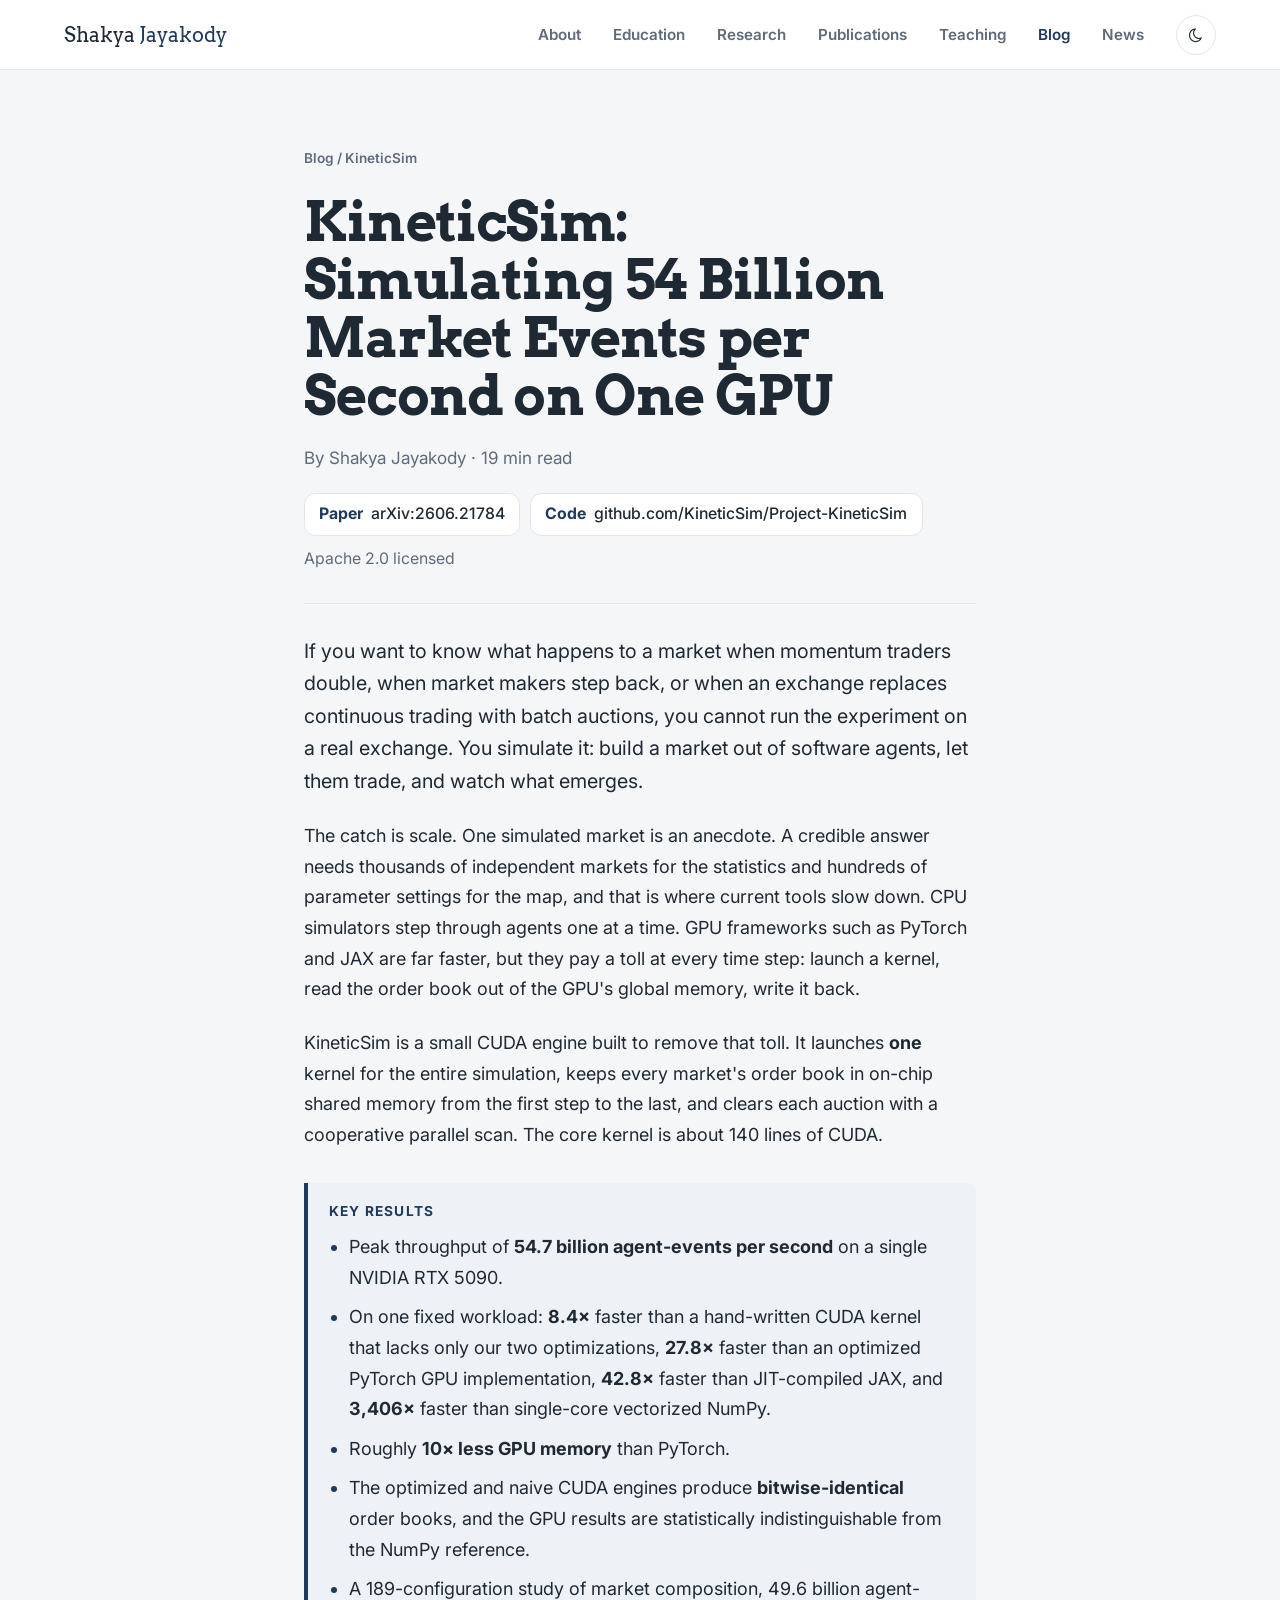
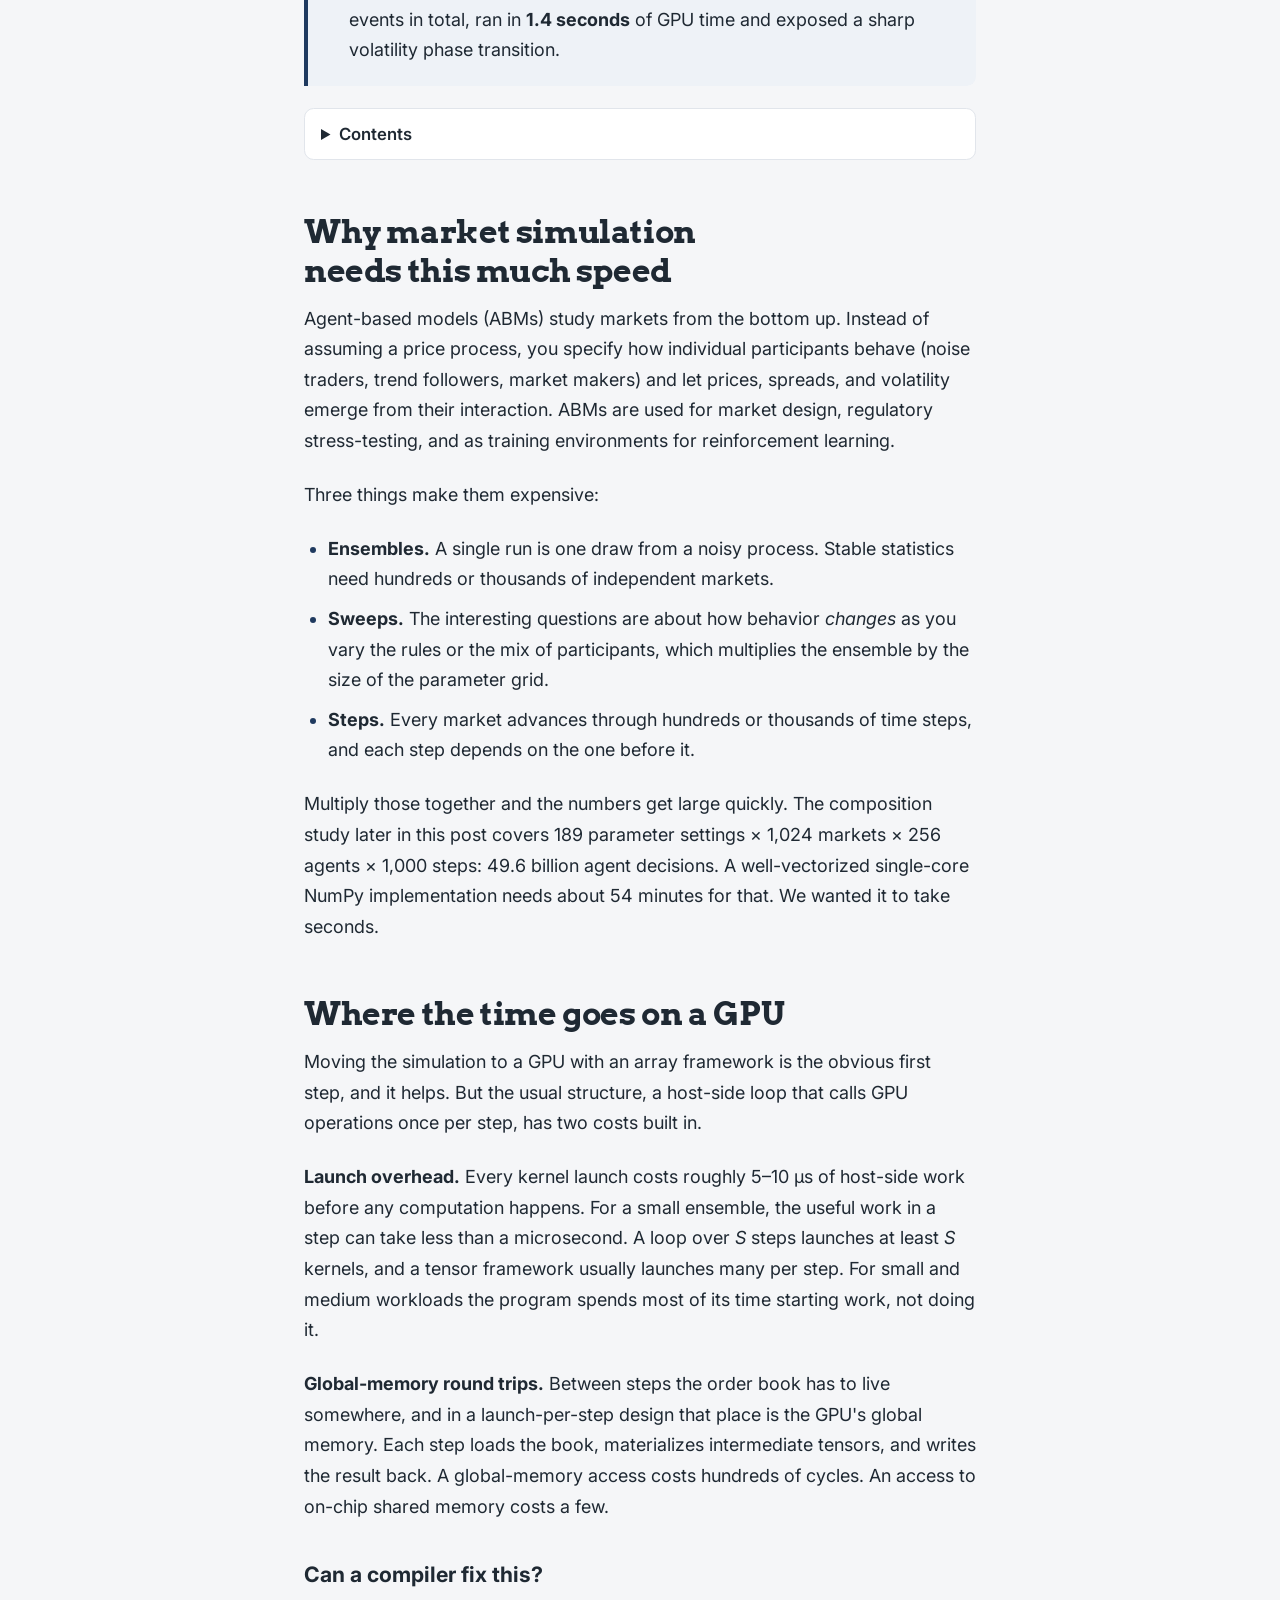
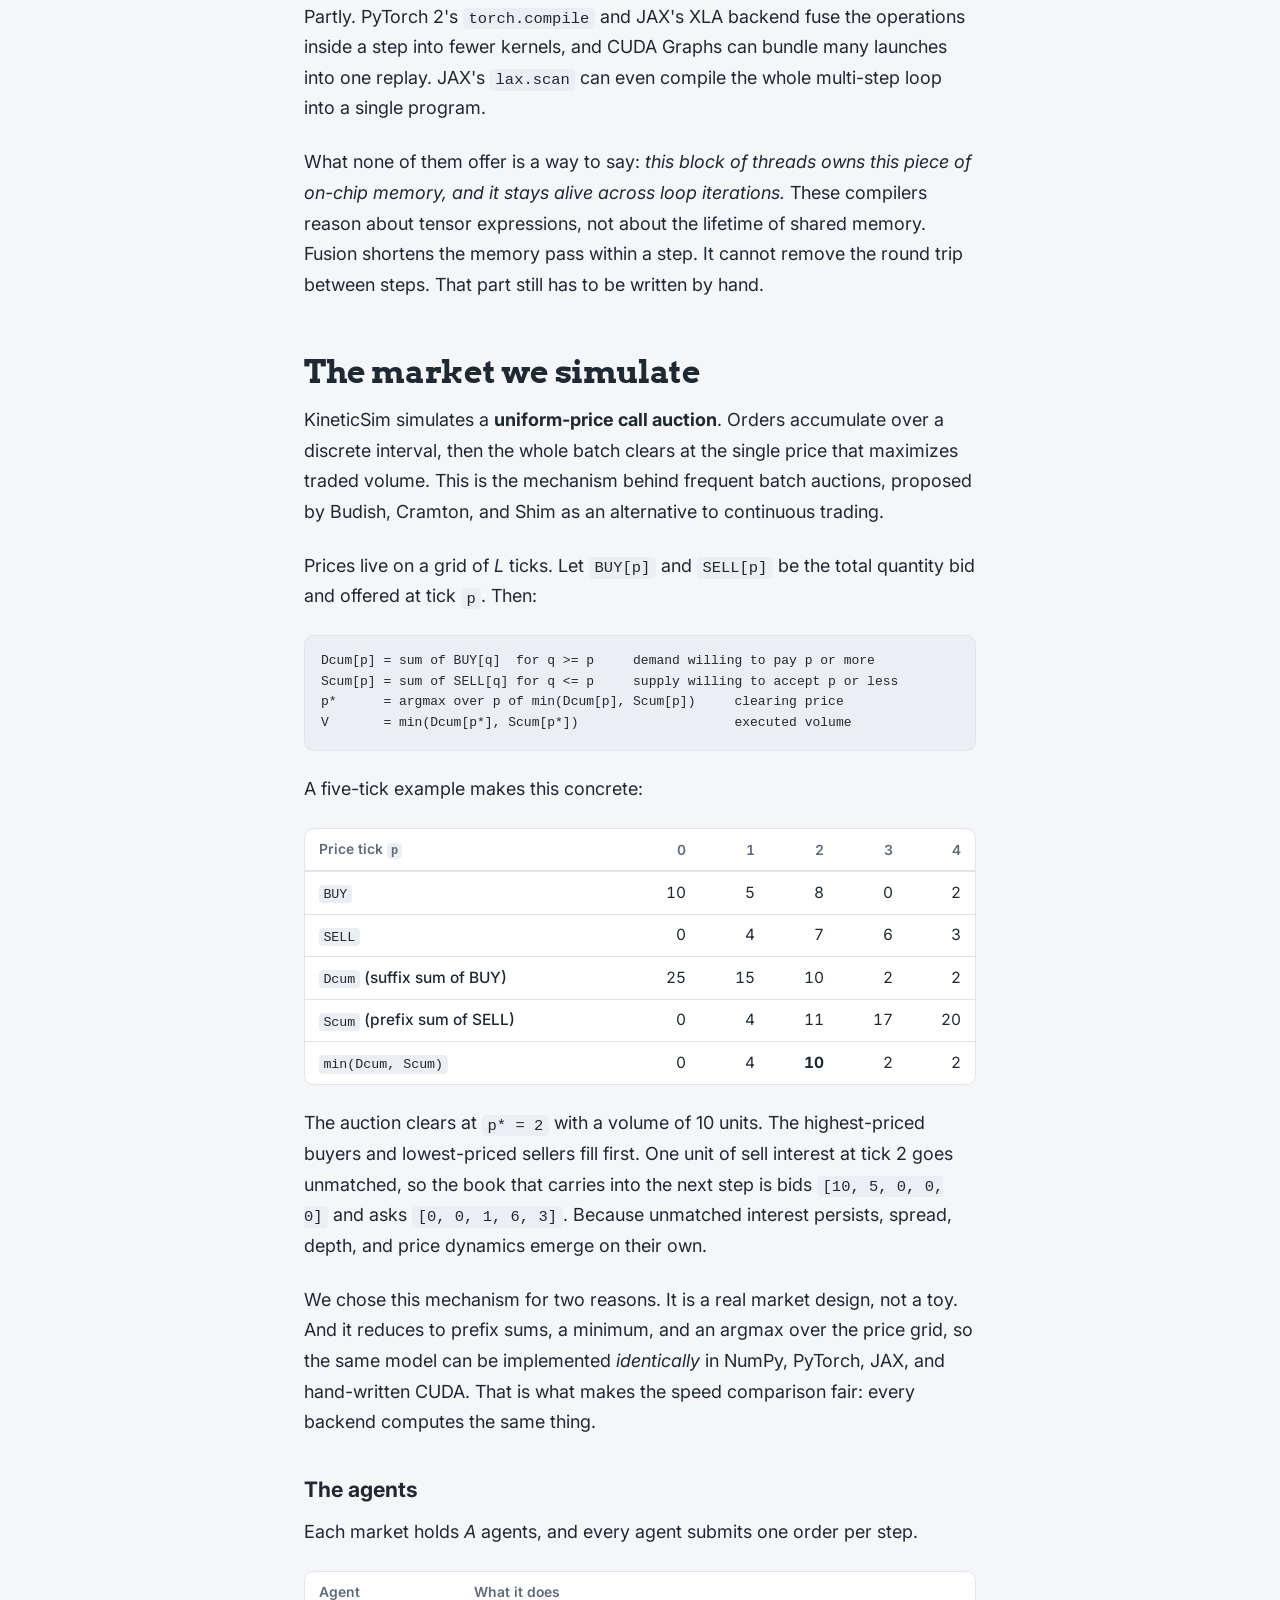
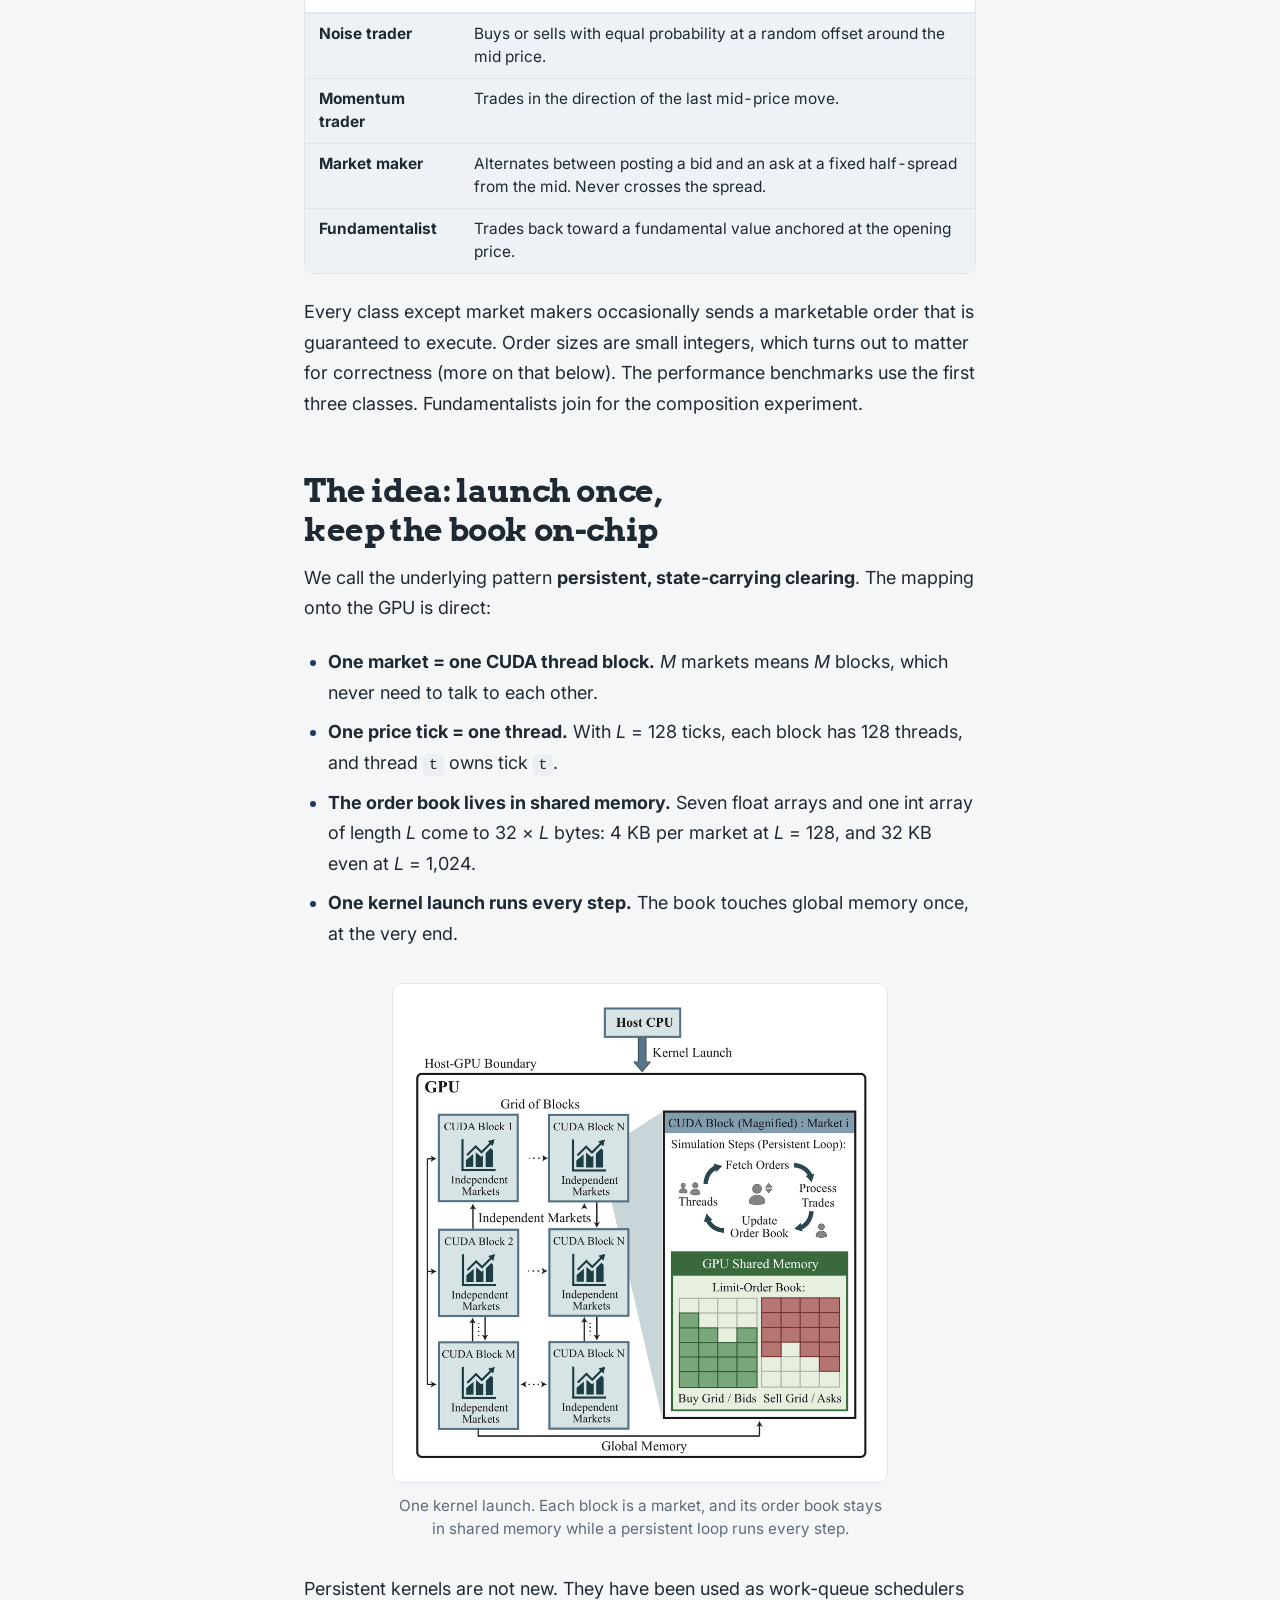
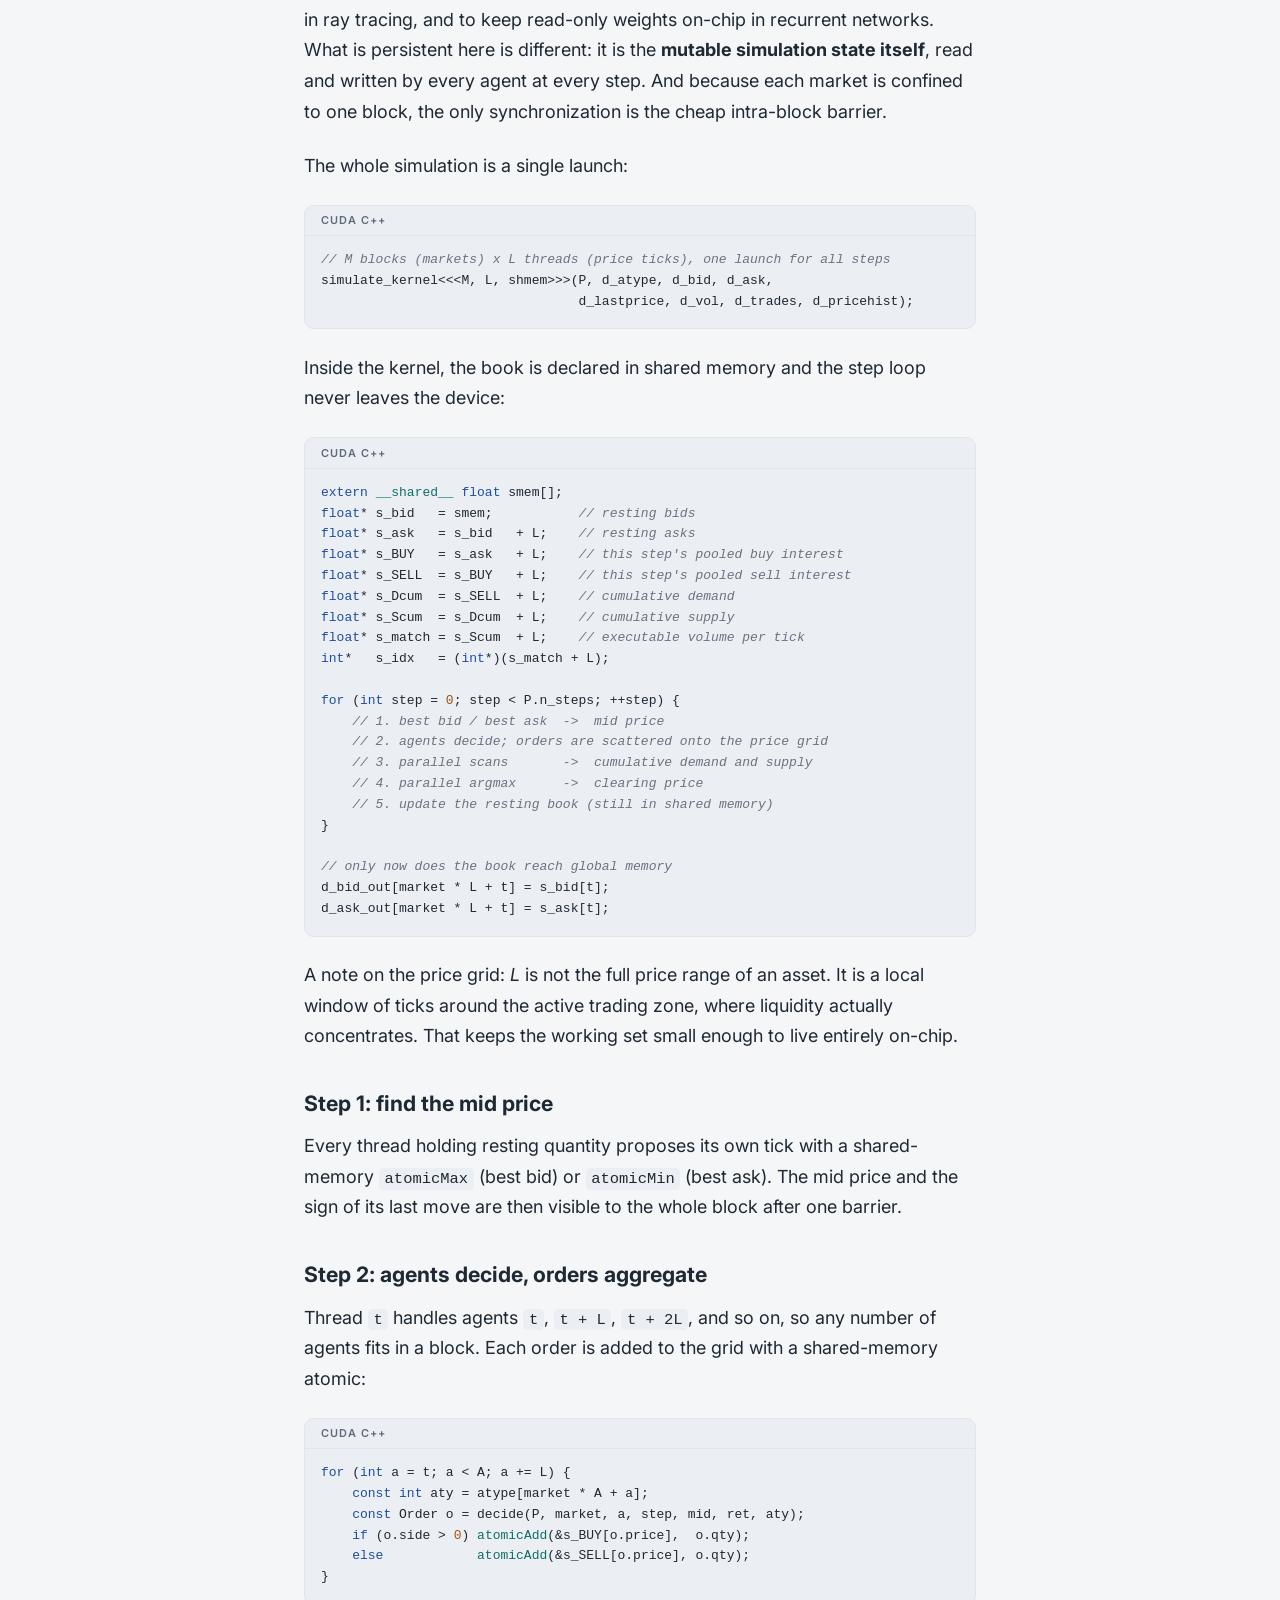
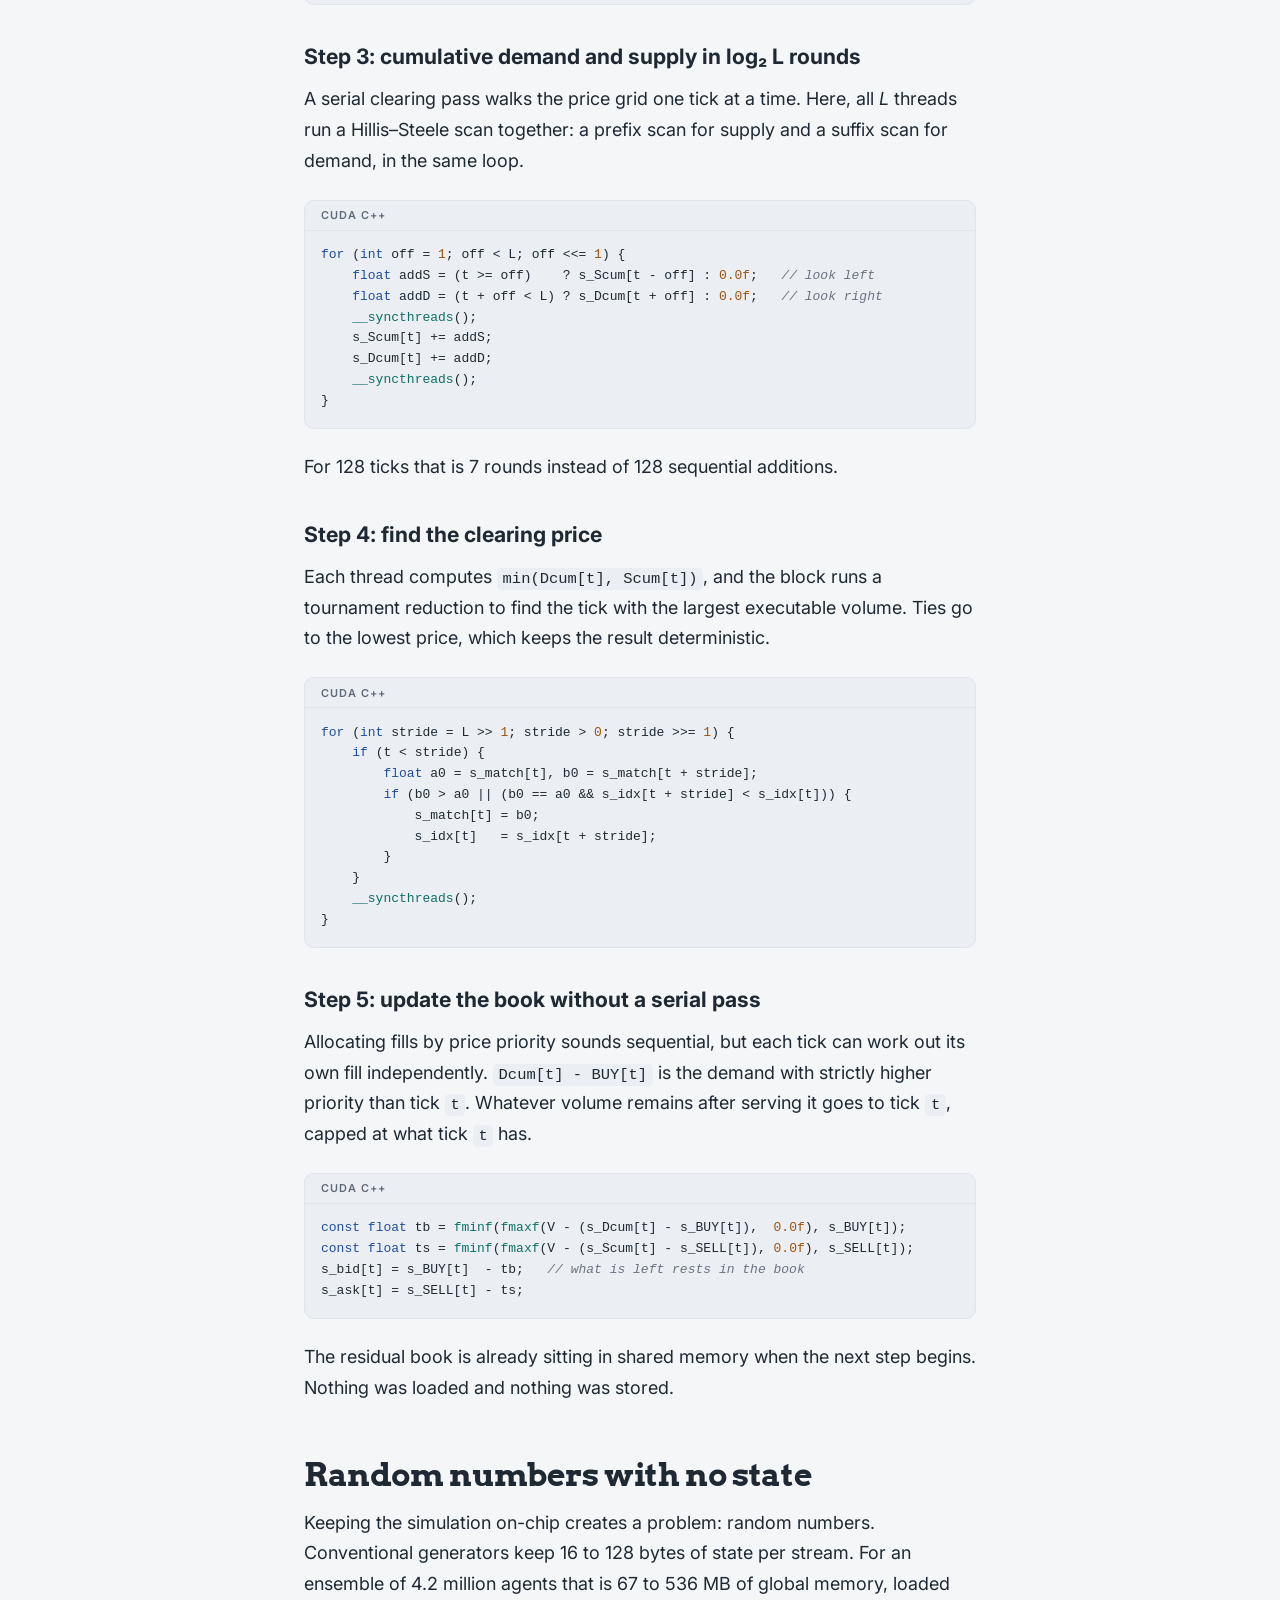
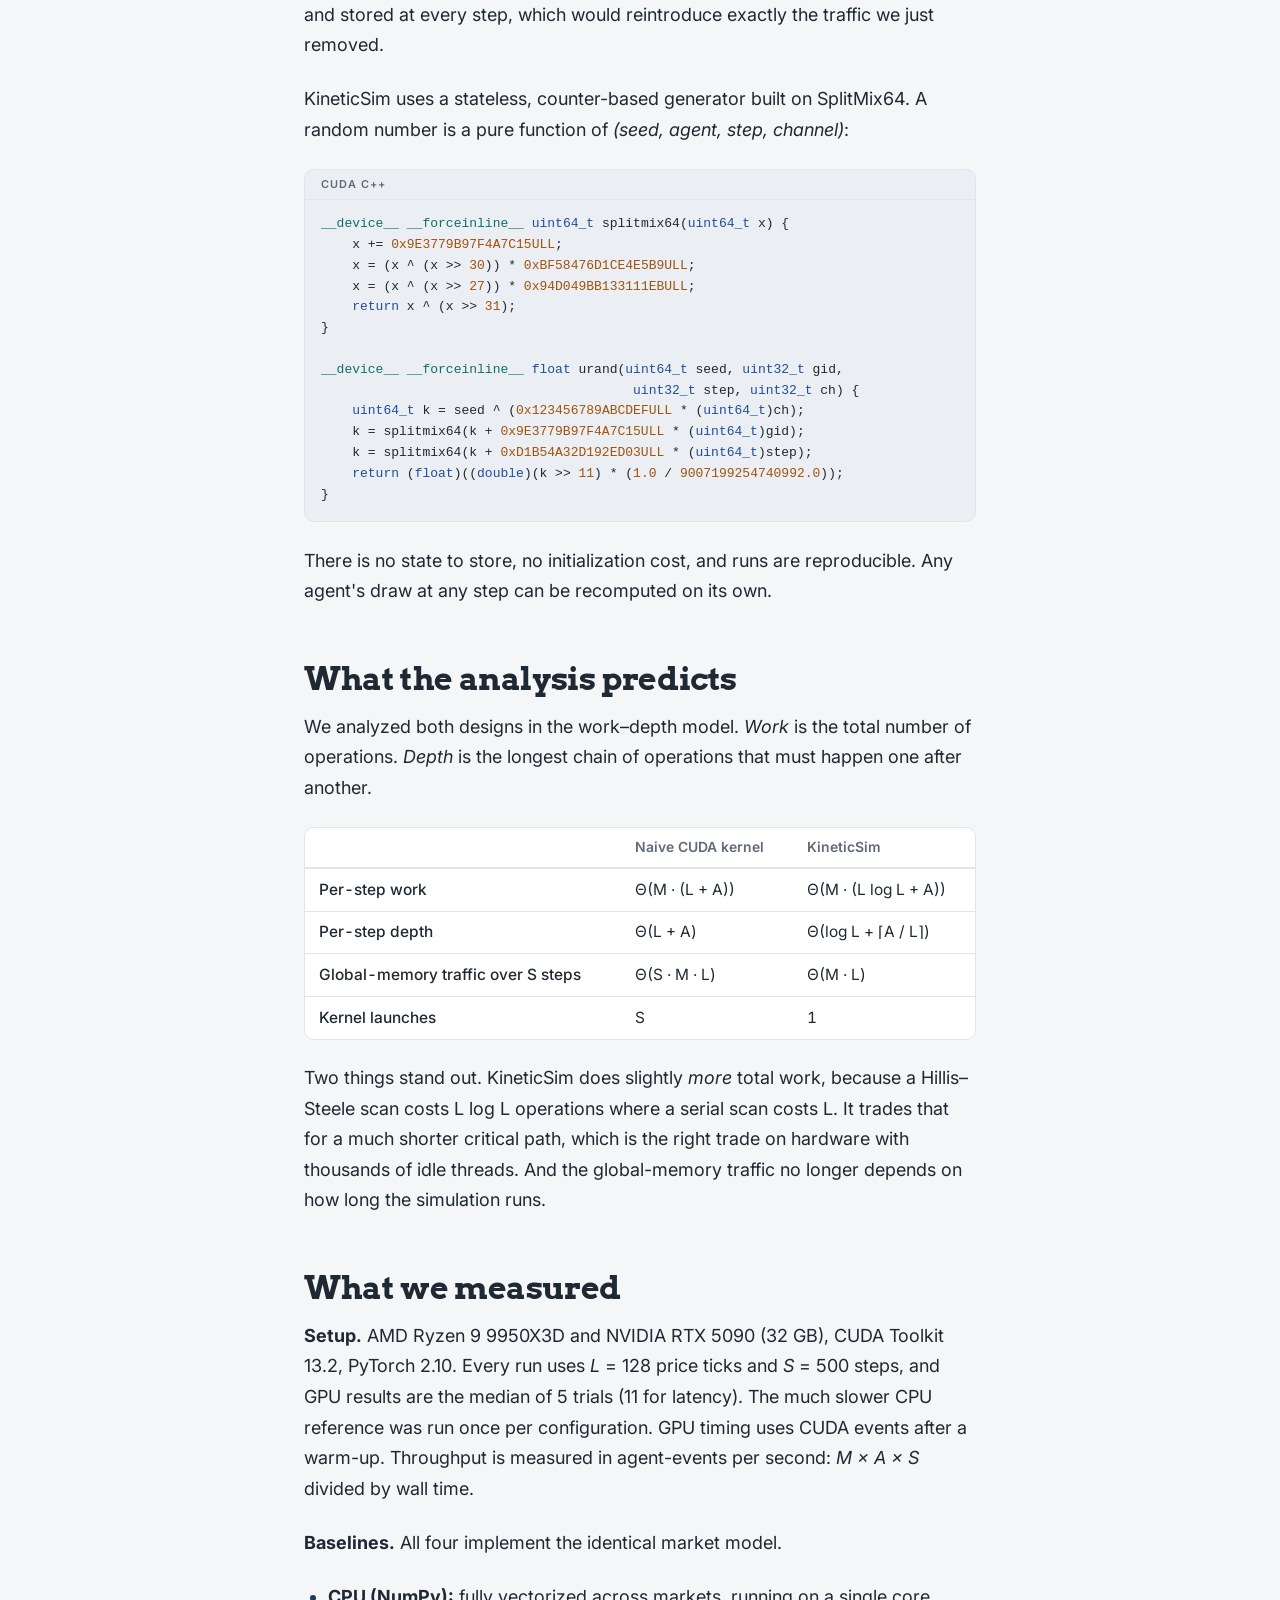
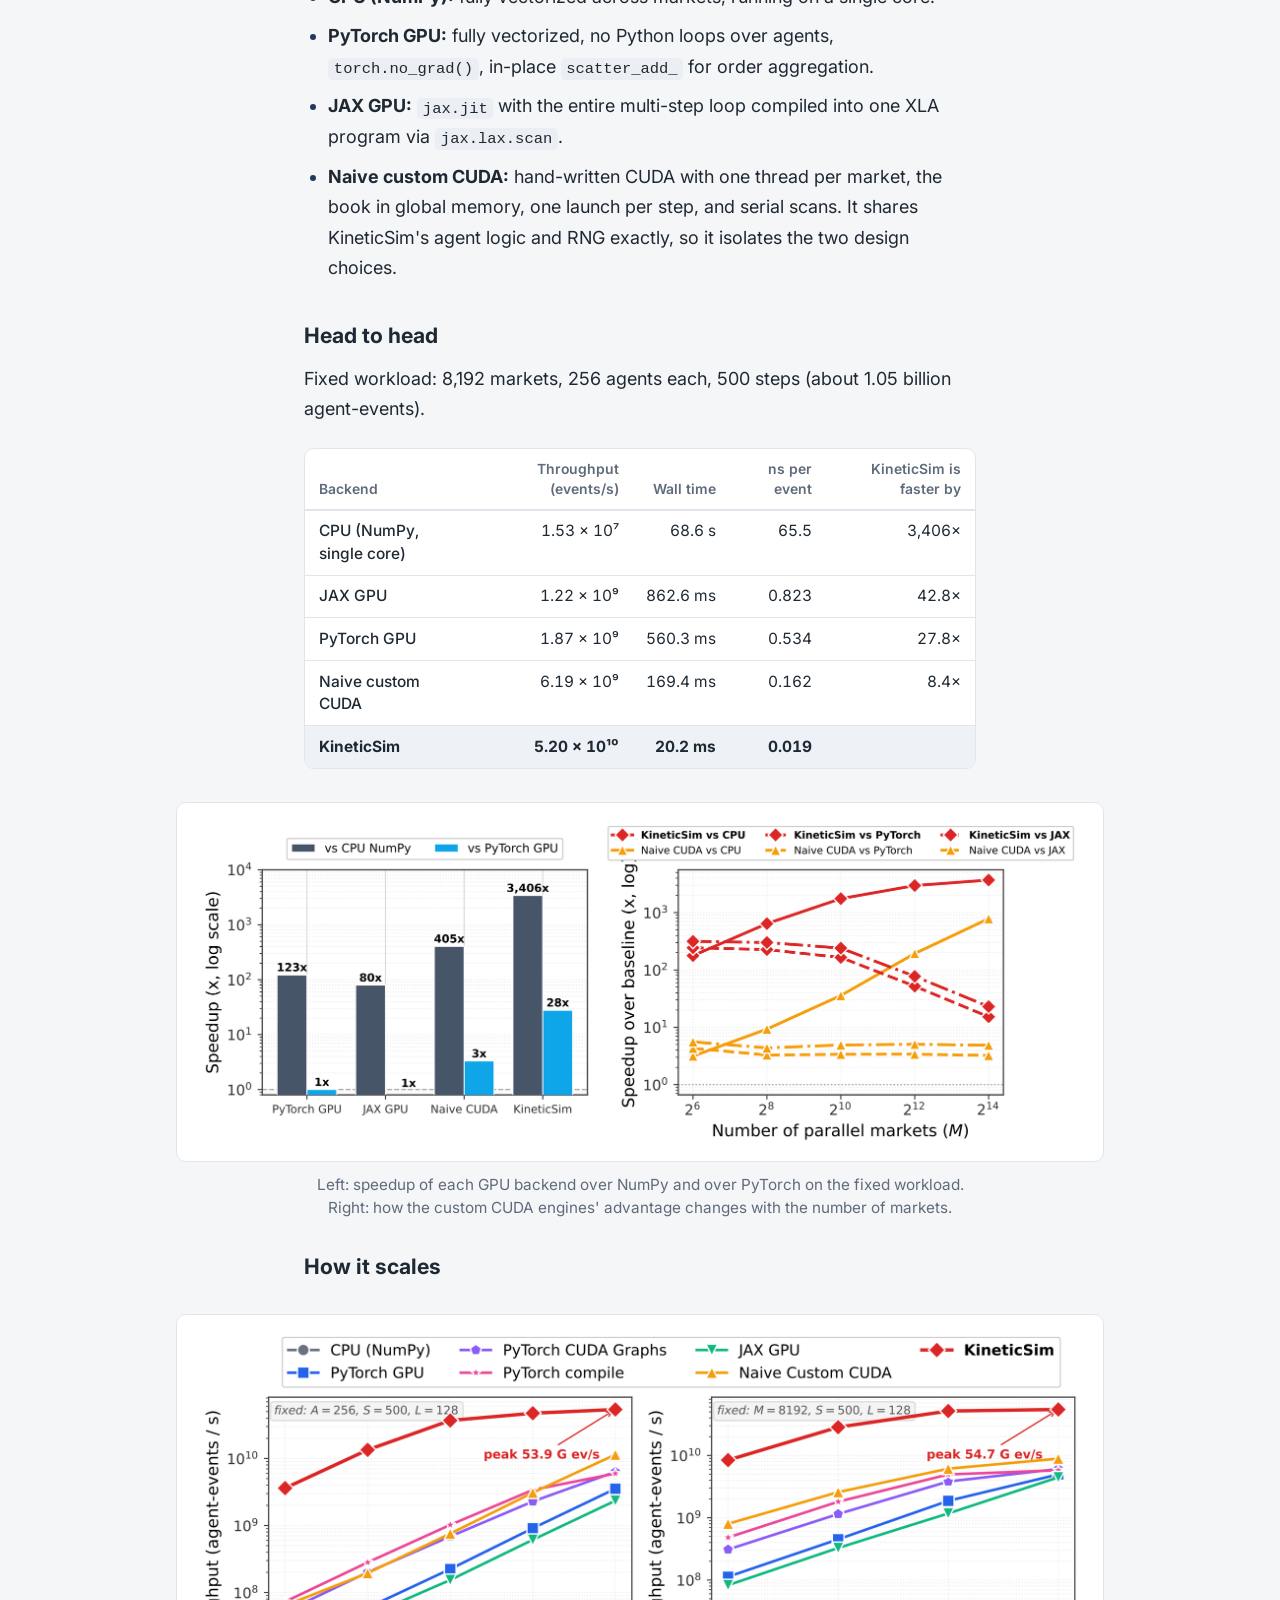
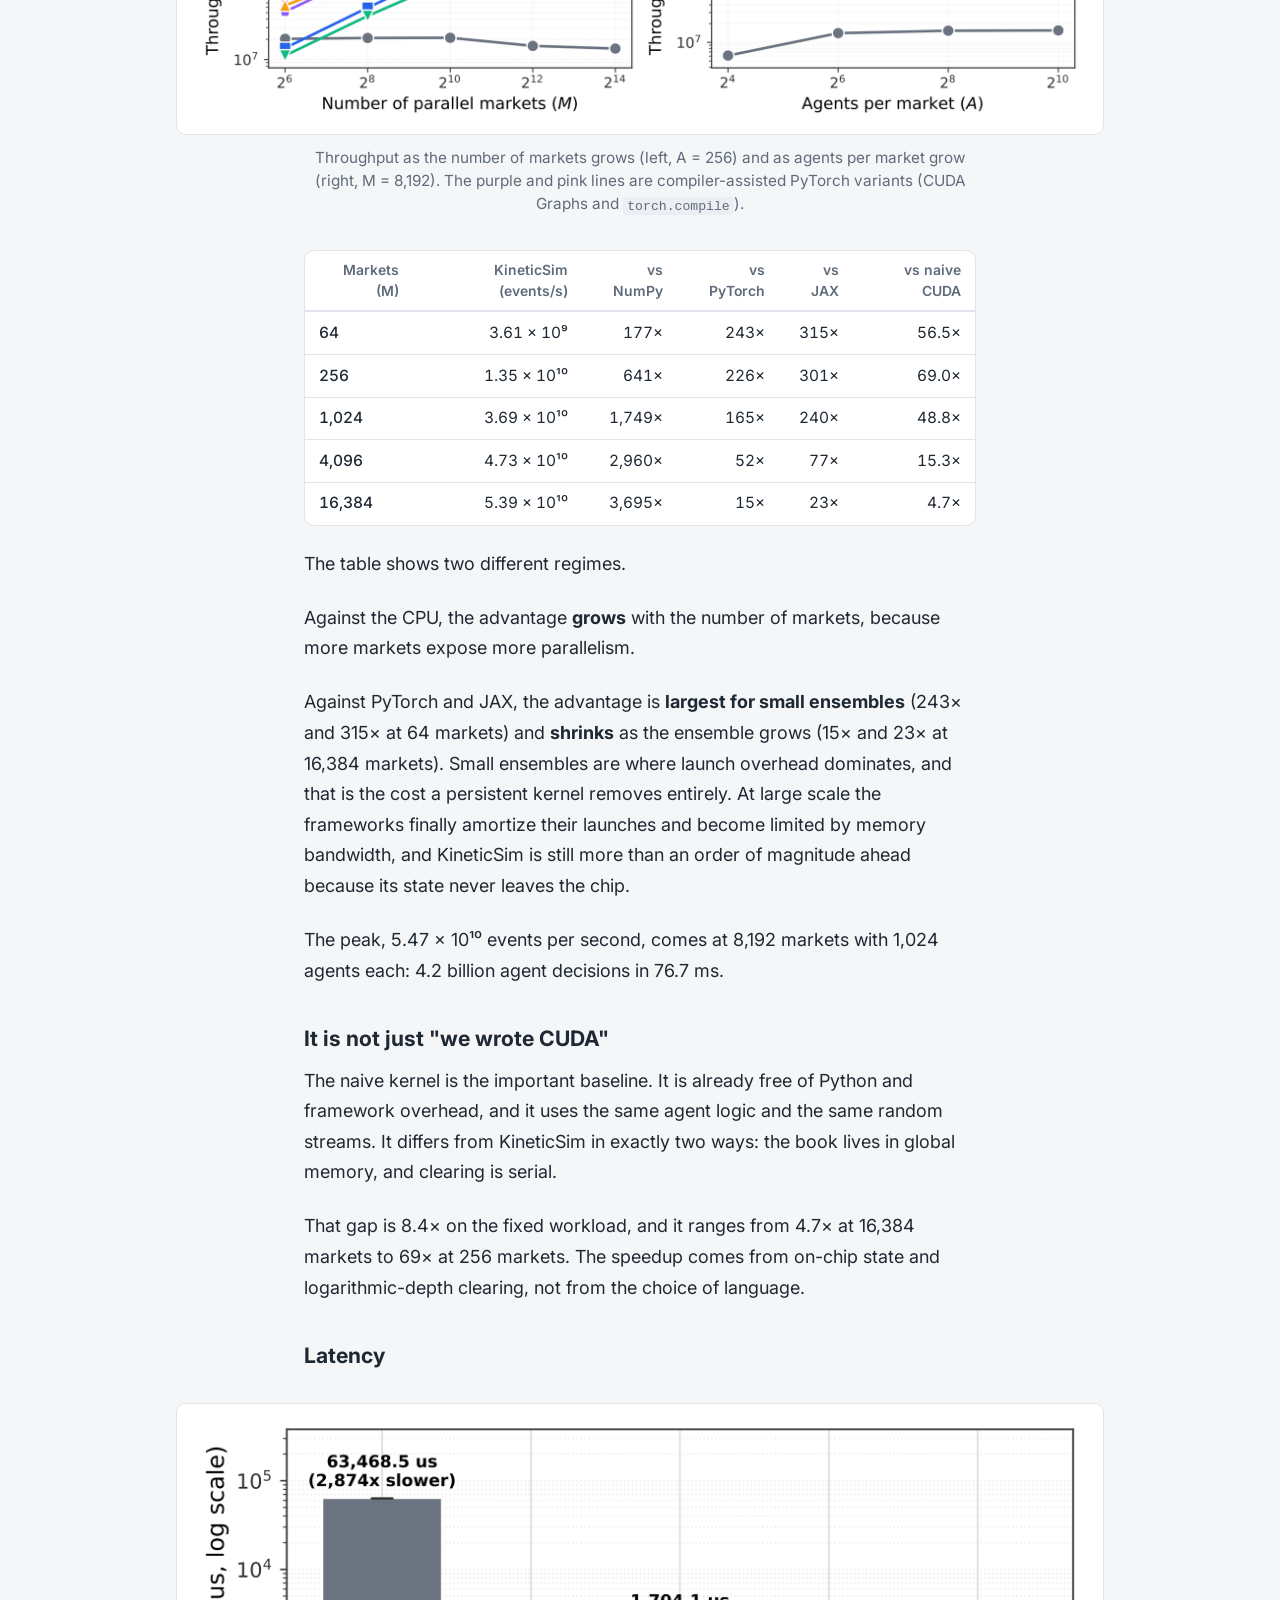
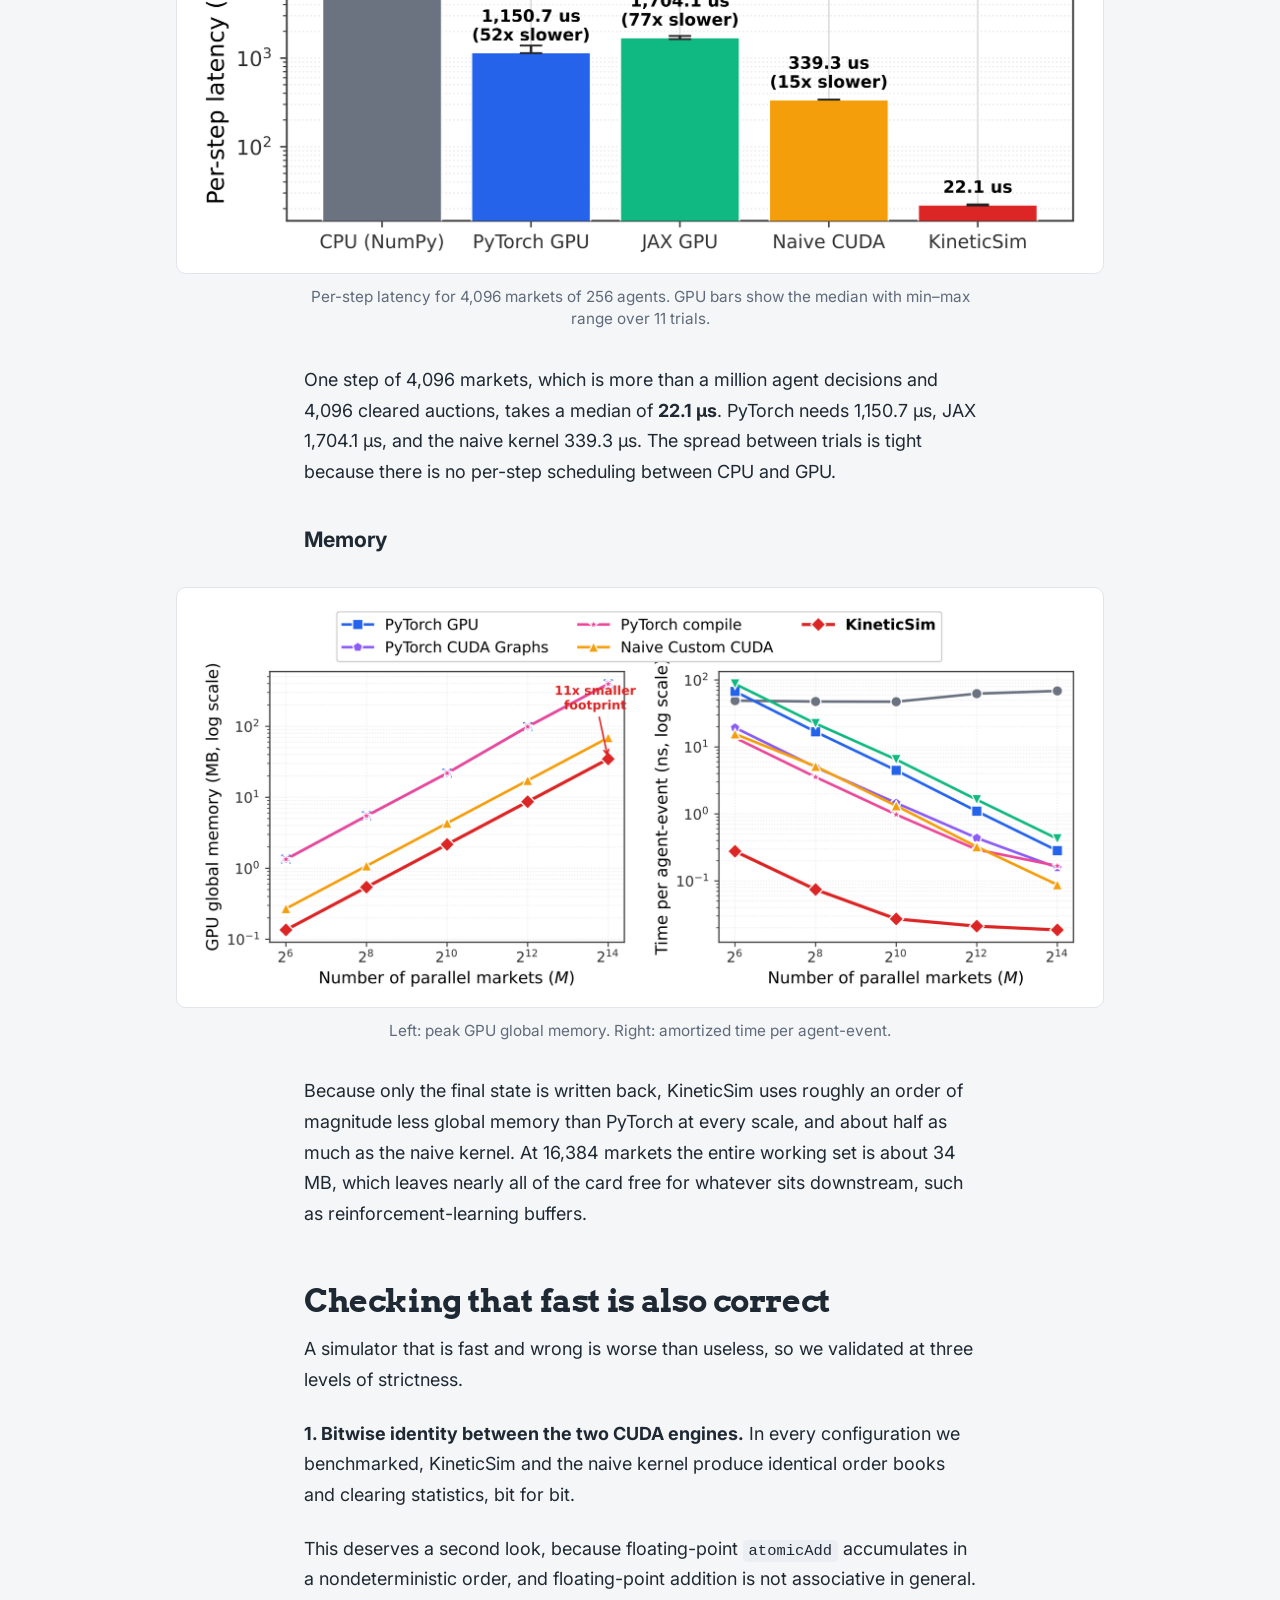
==== commit 806cc607: "Update index.html" ====
--- a/blog/KineticSim/index.html
+++ b/blog/KineticSim/index.html
@@ -178,7 +178,6 @@
 <header class="ks-header">
 <h1>KineticSim: Simulating 54 Billion Market Events per Second on One GPU</h1>
 <p class="ks-byline">By Shakya Jayakody · 19 min read</p>
-<p class="ks-credit">Based on research done jointly with Prarthinie Jayakody, co-author of the paper.</p>
 <p class="ks-links"><a class="ks-btn" href="https://arxiv.org/abs/2606.21784"><b>Paper</b> arXiv:2606.21784</a>
 <a class="ks-btn" href="https://github.com/KineticSim/Project-KineticSim"><b>Code</b> github.com/KineticSim/Project-KineticSim</a>
 <span class="ks-license">Apache 2.0 licensed</span></p>
